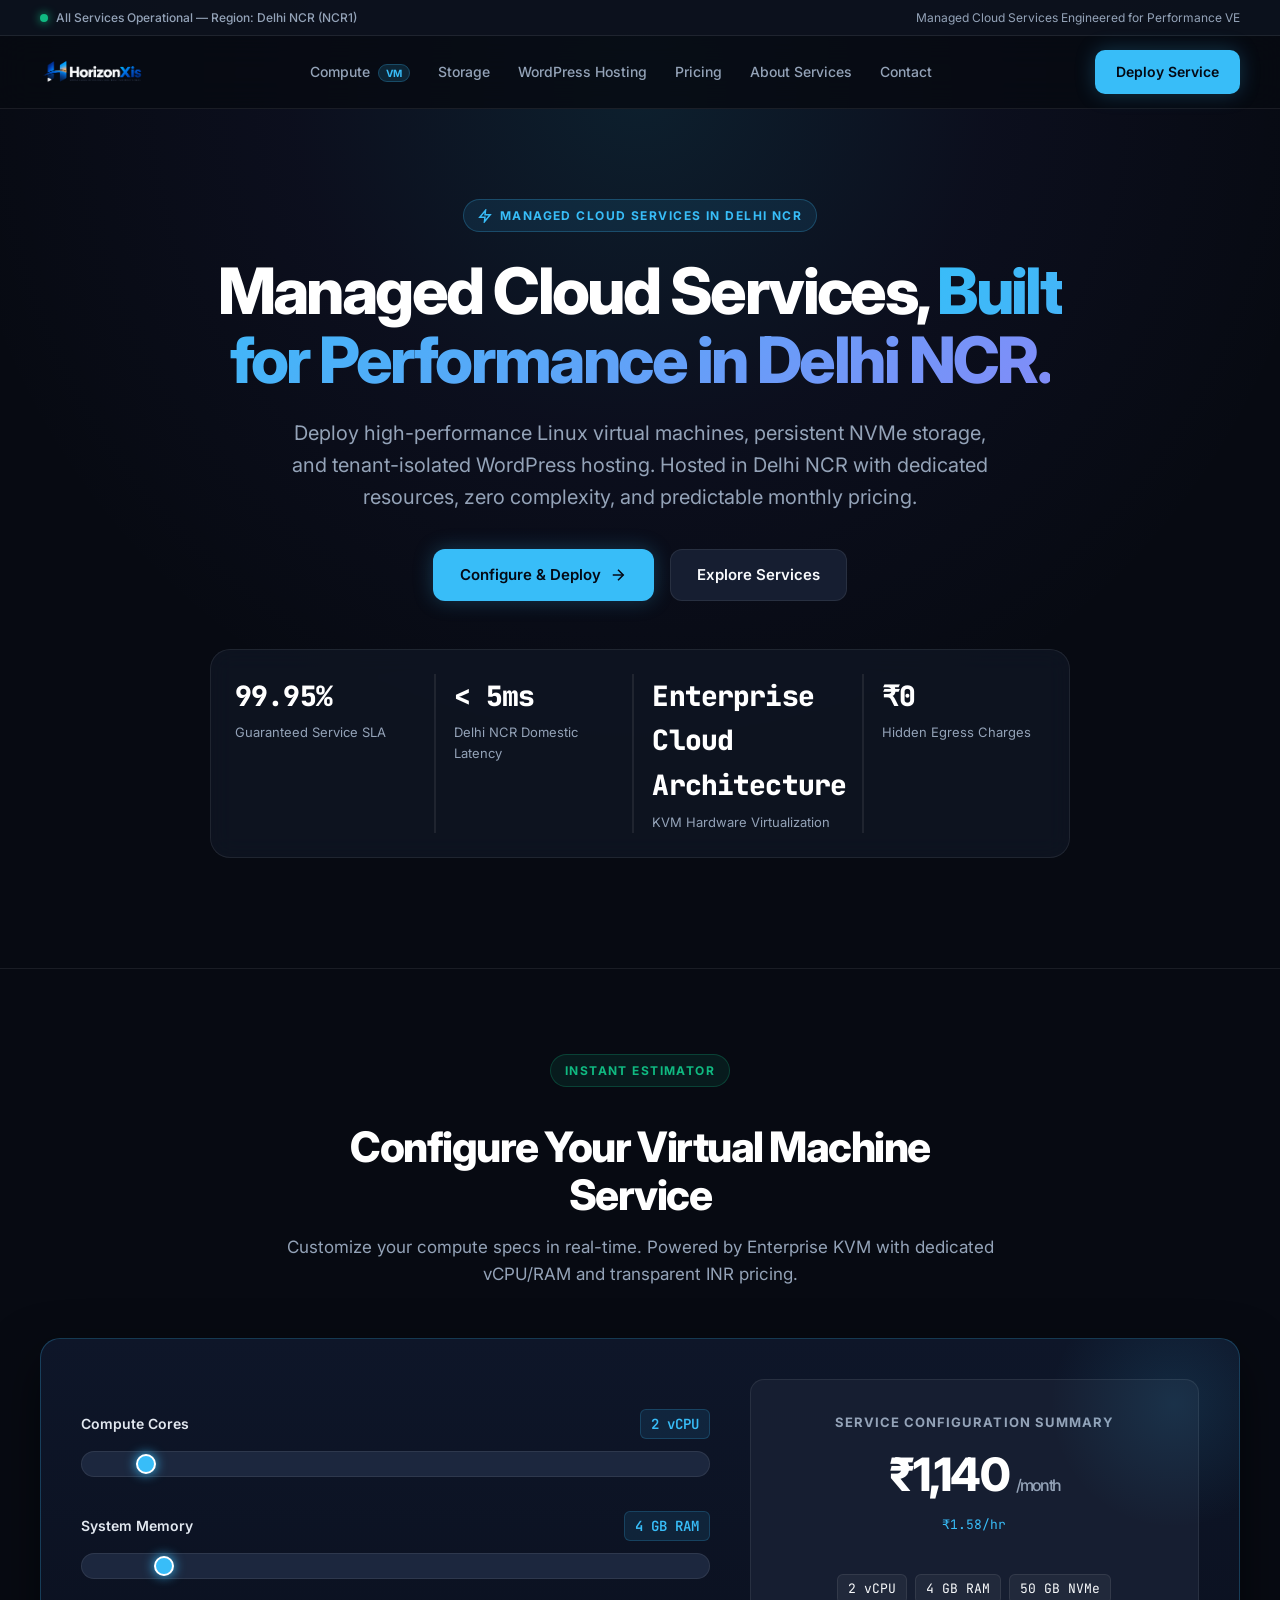
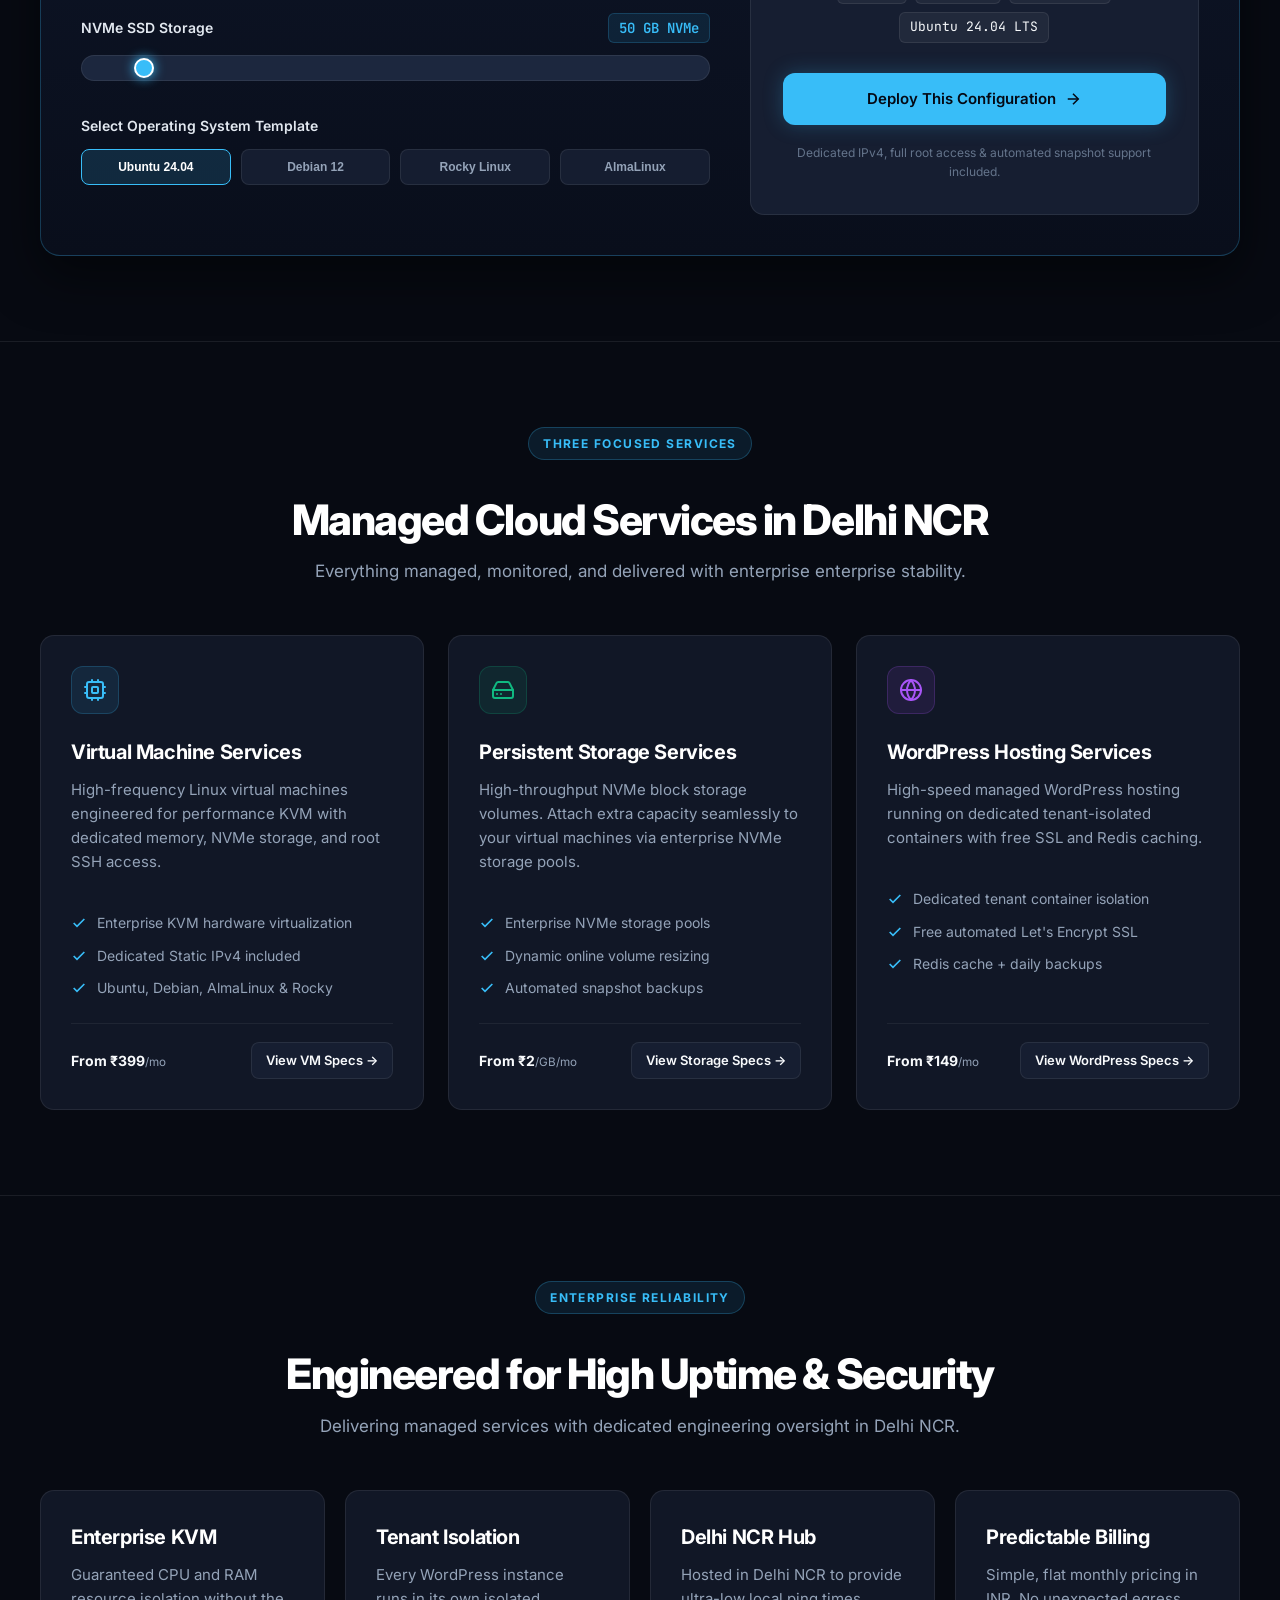
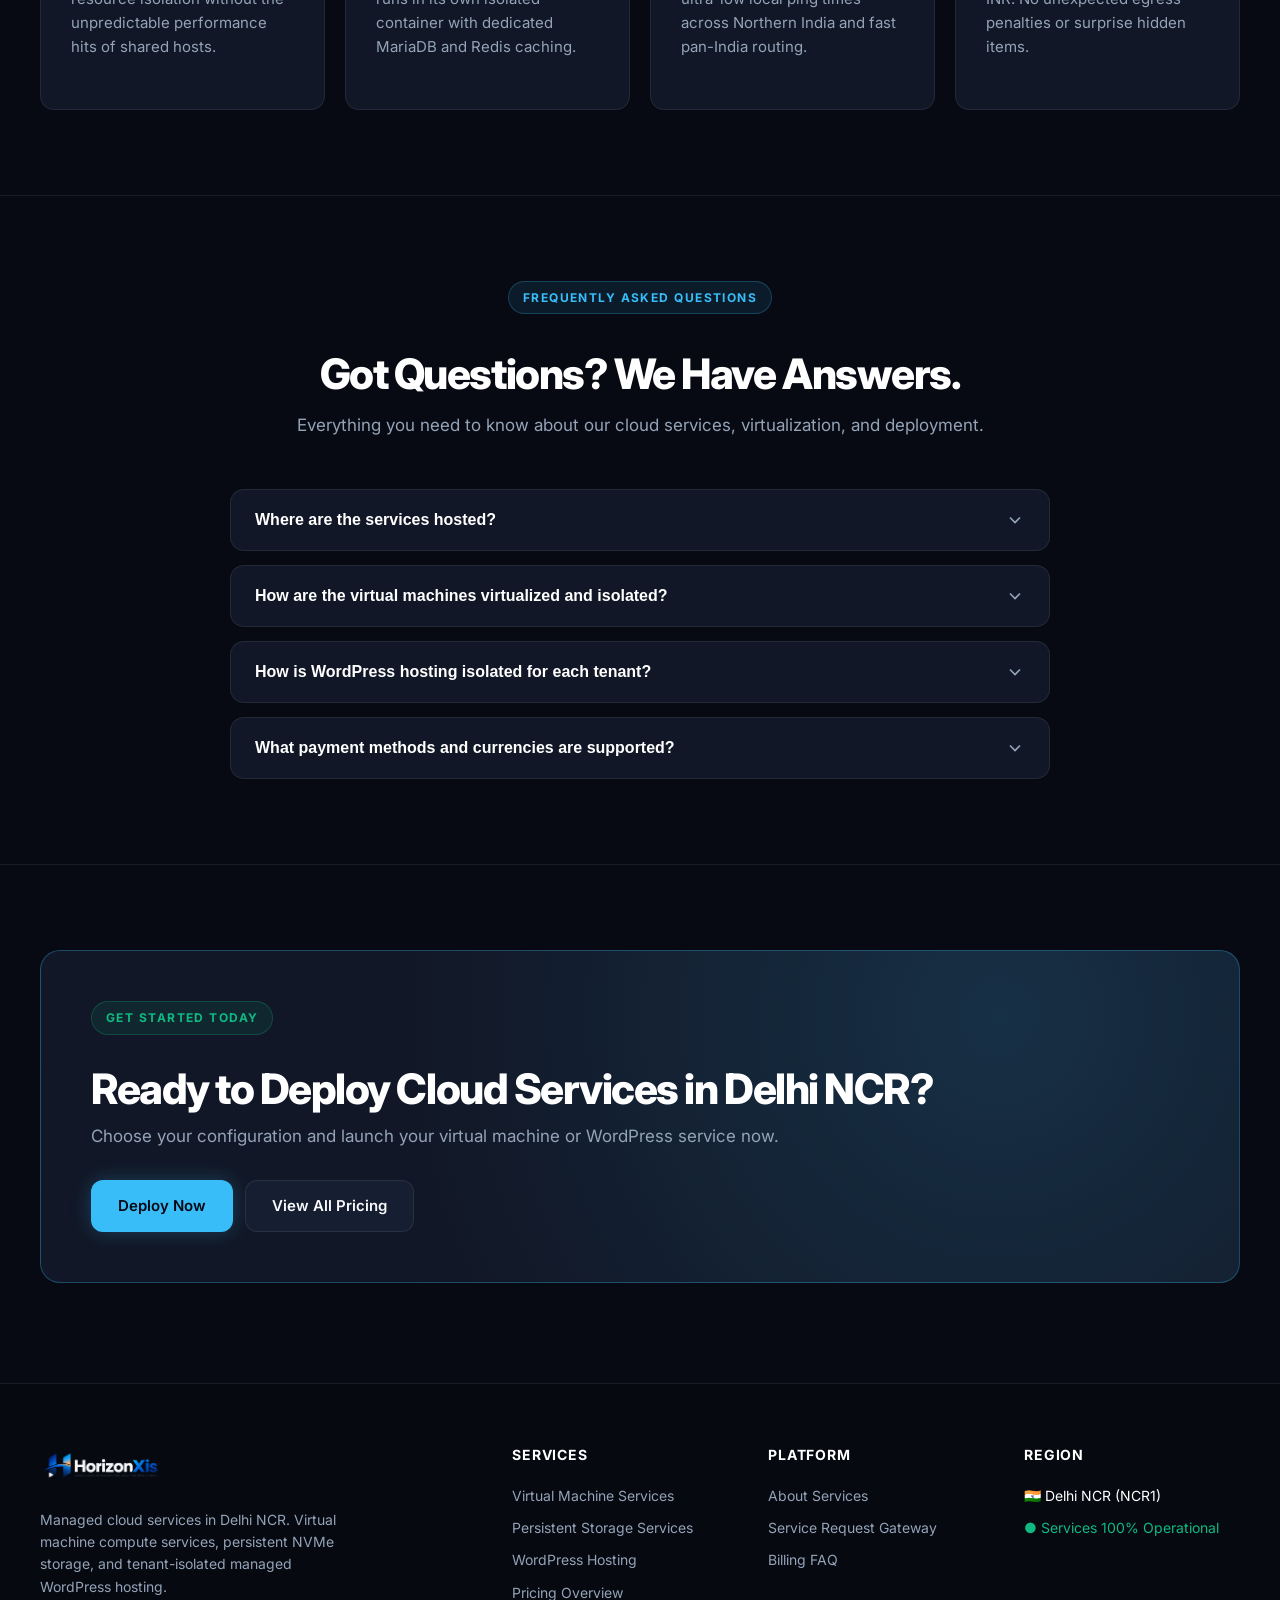
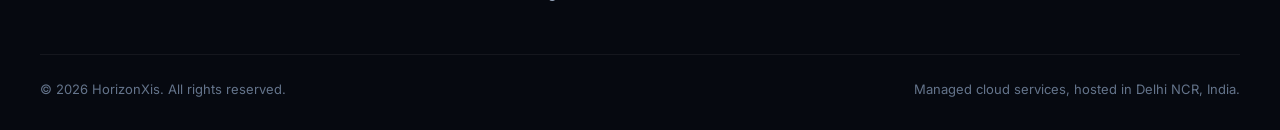
==== index.html @ b936d329 "deploy: HorizonXis/web@c514279158ada43b96e37f50cdaa51960f156538" ====
<!doctype html>
<html lang="en">
<head>
  <meta charset="utf-8">
  <meta name="viewport" content="width=device-width, initial-scale=1">
  <title>Cloud Services | Managed VMs, Persistent Storage & WordPress in Delhi NCR</title>
  <meta name="description" content="Managed cloud services built for performance in Delhi NCR. Deploy Linux virtual machines, persistent NVMe storage, and tenant-isolated WordPress hosting.">
  <link rel="stylesheet" href="assets/css/style.css">
</head>
<body>

  <!-- Top System Status Strip -->
  <div class="status-bar">
    <div class="container status-bar-inner">
      <div class="status-pill">
        <span class="status-dot"></span>
        <span>All Services Operational — Region: Delhi NCR (NCR1)</span>
      </div>
      <div>Managed Cloud Services Engineered for Performance VE</div>
    </div>
  </div>

  <!-- Header Navigation -->
  <header class="nav">
    <div class="container nav-inner">
      <a class="brand" href="index.html">
        <img src="assets/logo-dark-theme.png" alt="HorizonXis" class="brand-logo-img">
      </a>

      <nav class="nav-links">
        <a href="compute.html" class="nav-link">Compute <span class="nav-badge">VM</span></a>
        <a href="storage.html" class="nav-link">Storage</a>
        <a href="hosting.html" class="nav-link">WordPress Hosting</a>
        <a href="pricing.html" class="nav-link">Pricing</a>
        <a href="about.html" class="nav-link">About Services</a>
        <a href="contact.html" class="nav-link">Contact</a>
      </nav>

      <div class="nav-actions">
        <a class="btn btn-primary" href="#configurator">Deploy Service</a>
        <button class="mobile-toggle" aria-label="Open Navigation Menu">
          <svg width="22" height="22" viewBox="0 0 24 24" fill="none" stroke="currentColor" stroke-width="2">
            <line x1="4" x2="20" y1="12" y2="12"></line>
            <line x1="4" x2="20" y1="6" y2="6"></line>
            <line x1="4" x2="20" y1="18" y2="18"></line>
          </svg>
        </button>
      </div>
    </div>
  </header>

  <!-- Mobile Drawer -->
  <div class="mobile-drawer">
    <div class="mobile-drawer-header">
      <a class="brand" href="index.html">
        <img src="assets/logo-dark-theme.png" alt="HorizonXis" class="brand-logo-img">
      </a>
      <button class="mobile-drawer-close" aria-label="Close menu">
        <svg width="24" height="24" viewBox="0 0 24 24" fill="none" stroke="currentColor" stroke-width="2">
          <line x1="18" y1="6" x2="6" y2="18"></line>
          <line x1="6" y1="6" x2="18" y2="18"></line>
        </svg>
      </button>
    </div>
    <div class="mobile-drawer-links">
      <a href="compute.html">Virtual Machine Services</a>
      <a href="storage.html">Persistent Storage Services</a>
      <a href="hosting.html">Managed WordPress Hosting</a>
      <a href="pricing.html">Pricing Overview</a>
      <a href="about.html">About Services</a>
      <a href="contact.html">Deploy / Contact</a>
    </div>
    <div style="margin-top:auto;">
      <a class="btn btn-primary" style="width:100%;" href="contact.html">Deploy Service Now</a>
    </div>
  </div>
  <div class="drawer-backdrop"></div>

  <!-- Hero Section -->
  <main>
    <section class="hero">
      <div class="container hero-content">
        <div class="eyebrow">
          <svg width="14" height="14" viewBox="0 0 24 24" fill="none" stroke="currentColor" stroke-width="2.5">
            <polygon points="13 2 3 14 12 14 11 22 21 10 12 10 13 2"></polygon>
          </svg>
          Managed Cloud Services in Delhi NCR
        </div>
        <h1>Managed Cloud Services, <span class="gradient-text">Built for Performance in Delhi NCR.</span></h1>
        <p class="hero-desc">Deploy high-performance Linux virtual machines, persistent NVMe storage, and tenant-isolated WordPress hosting. Hosted in Delhi NCR with dedicated resources, zero complexity, and predictable monthly pricing.</p>
        
        <div class="hero-actions">
          <a class="btn btn-primary btn-lg" href="#configurator">
            Configure & Deploy
            <svg width="18" height="18" viewBox="0 0 24 24" fill="none" stroke="currentColor" stroke-width="2">
              <path d="M5 12h14"></path>
              <path d="m12 5 7 7-7 7"></path>
            </svg>
          </a>
          <a class="btn btn-secondary btn-lg" href="#services">Explore Services</a>
        </div>

        <!-- Metrics Strip -->
        <div class="metrics-strip">
          <div class="metric-item">
            <div class="metric-val">99.95%</div>
            <div class="metric-label">Guaranteed Service SLA</div>
          </div>
          <div class="metric-item">
            <div class="metric-val">&lt; 5ms</div>
            <div class="metric-label">Delhi NCR Domestic Latency</div>
          </div>
          <div class="metric-item">
            <div class="metric-val">Enterprise Cloud Architecture</div>
            <div class="metric-label">KVM Hardware Virtualization</div>
          </div>
          <div class="metric-item">
            <div class="metric-val">₹0</div>
            <div class="metric-label">Hidden Egress Charges</div>
          </div>
        </div>
      </div>
    </section>

    <!-- Interactive Configurator Section -->
    <section class="section" id="configurator">
      <div class="container">
        <div class="section-head">
          <div class="eyebrow eyebrow-emerald">Instant Estimator</div>
          <h2>Configure Your Virtual Machine Service</h2>
          <p class="section-sub">Customize your compute specs in real-time. Powered by Enterprise KVM with dedicated vCPU/RAM and transparent INR pricing.</p>
        </div>

        <div class="configurator-wrapper">
          <div class="configurator-grid">
            <div class="config-controls">
              <!-- vCPU Slider -->
              <div class="slider-group">
                <div class="slider-header">
                  <span>Compute Cores</span>
                  <span class="slider-value-badge" id="cfg-cpu-val">2 vCPU</span>
                </div>
                <input type="range" class="custom-range" id="cfg-cpu" min="1" max="16" step="1" value="2">
              </div>

              <!-- RAM Slider -->
              <div class="slider-group">
                <div class="slider-header">
                  <span>System Memory</span>
                  <span class="slider-value-badge" id="cfg-ram-val">4 GB RAM</span>
                </div>
                <input type="range" class="custom-range" id="cfg-ram" min="1" max="32" step="1" value="4">
              </div>

              <!-- NVMe Disk Slider -->
              <div class="slider-group">
                <div class="slider-header">
                  <span>NVMe SSD Storage</span>
                  <span class="slider-value-badge" id="cfg-disk-val">50 GB NVMe</span>
                </div>
                <input type="range" class="custom-range" id="cfg-disk" min="20" max="500" step="10" value="50">
              </div>

              <!-- OS Distribution Selection -->
              <div class="slider-group" style="margin-bottom:0;">
                <div class="slider-header">
                  <span>Select Operating System Template</span>
                </div>
                <div class="os-selector-grid">
                  <button type="button" class="os-btn active" data-os="Ubuntu 24.04 LTS">Ubuntu 24.04</button>
                  <button type="button" class="os-btn" data-os="Debian 12 Bookworm">Debian 12</button>
                  <button type="button" class="os-btn" data-os="Rocky Linux 9">Rocky Linux</button>
                  <button type="button" class="os-btn" data-os="AlmaLinux 9">AlmaLinux</button>
                </div>
              </div>
            </div>

            <!-- Price & Summary Card -->
            <div class="config-summary-card">
              <div class="config-summary-title">Service Configuration Summary</div>
              <div class="config-summary-price">
                <span id="cfg-price-mo">₹1,140</span>
                <small>/month</small>
              </div>
              <div class="price-hourly" id="cfg-price-hr">₹1.58/hr</div>

              <div class="config-spec-pills">
                <span class="config-pill" id="pill-cpu">2 vCPU</span>
                <span class="config-pill" id="pill-ram">4 GB RAM</span>
                <span class="config-pill" id="pill-disk">50 GB NVMe</span>
                <span class="config-pill" id="pill-os">Ubuntu 24.04 LTS</span>
              </div>

              <a id="cfg-deploy-btn" class="btn btn-primary btn-lg" style="margin-top:12px;" href="contact.html">
                Deploy This Configuration
                <svg width="18" height="18" viewBox="0 0 24 24" fill="none" stroke="currentColor" stroke-width="2">
                  <path d="M5 12h14"></path>
                  <path d="m12 5 7 7-7 7"></path>
                </svg>
              </a>
              <span style="font-size:12px;color:var(--text-dim);">Dedicated IPv4, full root access & automated snapshot support included.</span>
            </div>
          </div>
        </div>
      </div>
    </section>

    <!-- Core Services Section -->
    <section class="section" id="services">
      <div class="container">
        <div class="section-head">
          <div class="eyebrow">Three Focused Services</div>
          <h2>Managed Cloud Services in Delhi NCR</h2>
          <p class="section-sub">Everything managed, monitored, and delivered with enterprise enterprise stability.</p>
        </div>

        <div class="grid-3">
          <!-- Compute Card -->
          <div class="card">
            <div class="card-icon">
              <svg width="24" height="24" viewBox="0 0 24 24" fill="none" stroke="currentColor" stroke-width="2" stroke-linecap="round" stroke-linejoin="round">
                <rect width="16" height="16" x="4" y="4" rx="2"></rect>
                <rect width="6" height="6" x="9" y="9" rx="1"></rect>
                <path d="M15 2v2"></path>
                <path d="M15 20v2"></path>
                <path d="M2 15h2"></path>
                <path d="M2 9h2"></path>
                <path d="M20 15h2"></path>
                <path d="M20 9h2"></path>
                <path d="M9 2v2"></path>
                <path d="M9 20v2"></path>
              </svg>
            </div>
            <h3>Virtual Machine Services</h3>
            <p>High-frequency Linux virtual machines engineered for performance KVM with dedicated memory, NVMe storage, and root SSH access.</p>
            <ul class="feature-list">
              <li>
                <svg width="16" height="16" viewBox="0 0 24 24" fill="none" stroke="currentColor" stroke-width="2.5"><polyline points="20 6 9 17 4 12"></polyline></svg>
                Enterprise KVM hardware virtualization
              </li>
              <li>
                <svg width="16" height="16" viewBox="0 0 24 24" fill="none" stroke="currentColor" stroke-width="2.5"><polyline points="20 6 9 17 4 12"></polyline></svg>
                Dedicated Static IPv4 included
              </li>
              <li>
                <svg width="16" height="16" viewBox="0 0 24 24" fill="none" stroke="currentColor" stroke-width="2.5"><polyline points="20 6 9 17 4 12"></polyline></svg>
                Ubuntu, Debian, AlmaLinux & Rocky
              </li>
            </ul>
            <div class="card-footer">
              <span style="font-size:14px;color:var(--text);font-weight:700;">From ₹399<small style="color:var(--text-muted);font-weight:400;">/mo</small></span>
              <a class="btn btn-secondary btn-sm" href="compute.html">View VM Specs →</a>
            </div>
          </div>

          <!-- Storage Card -->
          <div class="card">
            <div class="card-icon emerald">
              <svg width="24" height="24" viewBox="0 0 24 24" fill="none" stroke="currentColor" stroke-width="2" stroke-linecap="round" stroke-linejoin="round">
                <line x1="22" x2="2" y1="12" y2="12"></line>
                <path d="M5.45 5.11 2 12v6a2 2 0 0 0 2 2h16a2 2 0 0 0 2-2v-6l-3.45-6.89A2 2 0 0 0 16.76 4H7.24a2 2 0 0 0-1.79 1.11z"></path>
                <line x1="6" x2="6.01" y1="16" y2="16"></line>
                <line x1="10" x2="10.01" y1="16" y2="16"></line>
              </svg>
            </div>
            <h3>Persistent Storage Services</h3>
            <p>High-throughput NVMe block storage volumes. Attach extra capacity seamlessly to your virtual machines via enterprise NVMe storage pools.</p>
            <ul class="feature-list">
              <li>
                <svg width="16" height="16" viewBox="0 0 24 24" fill="none" stroke="currentColor" stroke-width="2.5"><polyline points="20 6 9 17 4 12"></polyline></svg>
                Enterprise NVMe storage pools
              </li>
              <li>
                <svg width="16" height="16" viewBox="0 0 24 24" fill="none" stroke="currentColor" stroke-width="2.5"><polyline points="20 6 9 17 4 12"></polyline></svg>
                Dynamic online volume resizing
              </li>
              <li>
                <svg width="16" height="16" viewBox="0 0 24 24" fill="none" stroke="currentColor" stroke-width="2.5"><polyline points="20 6 9 17 4 12"></polyline></svg>
                Automated snapshot backups
              </li>
            </ul>
            <div class="card-footer">
              <span style="font-size:14px;color:var(--text);font-weight:700;">From ₹2<small style="color:var(--text-muted);font-weight:400;">/GB/mo</small></span>
              <a class="btn btn-secondary btn-sm" href="storage.html">View Storage Specs →</a>
            </div>
          </div>

          <!-- Hosting Card -->
          <div class="card">
            <div class="card-icon violet">
              <svg width="24" height="24" viewBox="0 0 24 24" fill="none" stroke="currentColor" stroke-width="2" stroke-linecap="round" stroke-linejoin="round">
                <circle cx="12" cy="12" r="10"></circle>
                <line x1="2" x2="22" y1="12" y2="12"></line>
                <path d="M12 2a15.3 15.3 0 0 1 4 10 15.3 15.3 0 0 1-4 10 15.3 15.3 0 0 1-4-10 15.3 15.3 0 0 1 4-10z"></path>
              </svg>
            </div>
            <h3>WordPress Hosting Services</h3>
            <p>High-speed managed WordPress hosting running on dedicated tenant-isolated containers with free SSL and Redis caching.</p>
            <ul class="feature-list">
              <li>
                <svg width="16" height="16" viewBox="0 0 24 24" fill="none" stroke="currentColor" stroke-width="2.5"><polyline points="20 6 9 17 4 12"></polyline></svg>
                Dedicated tenant container isolation
              </li>
              <li>
                <svg width="16" height="16" viewBox="0 0 24 24" fill="none" stroke="currentColor" stroke-width="2.5"><polyline points="20 6 9 17 4 12"></polyline></svg>
                Free automated Let's Encrypt SSL
              </li>
              <li>
                <svg width="16" height="16" viewBox="0 0 24 24" fill="none" stroke="currentColor" stroke-width="2.5"><polyline points="20 6 9 17 4 12"></polyline></svg>
                Redis cache + daily backups
              </li>
            </ul>
            <div class="card-footer">
              <span style="font-size:14px;color:var(--text);font-weight:700;">From ₹149<small style="color:var(--text-muted);font-weight:400;">/mo</small></span>
              <a class="btn btn-secondary btn-sm" href="hosting.html">View WordPress Specs →</a>
            </div>
          </div>
        </div>
      </div>
    </section>

    <!-- Platform Highlights -->
    <section class="section">
      <div class="container">
        <div class="section-head">
          <div class="eyebrow">Enterprise Reliability</div>
          <h2>Engineered for High Uptime & Security</h2>
          <p class="section-sub">Delivering managed services with dedicated engineering oversight in Delhi NCR.</p>
        </div>

        <div class="grid-4">
          <div class="card">
            <h3>Enterprise KVM</h3>
            <p>Guaranteed CPU and RAM resource isolation without the unpredictable performance hits of shared hosts.</p>
          </div>
          <div class="card">
            <h3>Tenant Isolation</h3>
            <p>Every WordPress instance runs in its own isolated container with dedicated MariaDB and Redis caching.</p>
          </div>
          <div class="card">
            <h3>Delhi NCR Hub</h3>
            <p>Hosted in Delhi NCR to provide ultra-low local ping times across Northern India and fast pan-India routing.</p>
          </div>
          <div class="card">
            <h3>Predictable Billing</h3>
            <p>Simple, flat monthly pricing in INR. No unexpected egress penalties or surprise hidden items.</p>
          </div>
        </div>
      </div>
    </section>

    <!-- FAQ Section -->
    <section class="section">
      <div class="container">
        <div class="section-head">
          <div class="eyebrow">Frequently Asked Questions</div>
          <h2>Got Questions? We Have Answers.</h2>
          <p class="section-sub">Everything you need to know about our cloud services, virtualization, and deployment.</p>
        </div>

        <div class="faq-grid">
          <div class="faq-item">
            <button class="faq-question">
              <span>Where are the services hosted?</span>
              <svg class="faq-chevron" width="20" height="20" viewBox="0 0 24 24" fill="none" stroke="currentColor" stroke-width="2">
                <polyline points="6 9 12 15 18 9"></polyline>
              </svg>
            </button>
            <div class="faq-answer">
              All services are hosted in Delhi NCR (Region: NCR1), offering single-digit millisecond latency across Delhi, Gurgaon, Noida, and low-latency transit across India.
            </div>
          </div>

          <div class="faq-item">
            <button class="faq-question">
              <span>How are the virtual machines virtualized and isolated?</span>
              <svg class="faq-chevron" width="20" height="20" viewBox="0 0 24 24" fill="none" stroke="currentColor" stroke-width="2">
                <polyline points="6 9 12 15 18 9"></polyline>
              </svg>
            </button>
            <div class="faq-answer">
              We utilize Enterprise Cloud Architecture with native KVM hardware virtualization. This guarantees that your assigned vCPU, memory, and NVMe disk IOPS are strictly reserved for your virtual machine without noisy-neighbor interference.
            </div>
          </div>

          <div class="faq-item">
            <button class="faq-question">
              <span>How is WordPress hosting isolated for each tenant?</span>
              <svg class="faq-chevron" width="20" height="20" viewBox="0 0 24 24" fill="none" stroke="currentColor" stroke-width="2">
                <polyline points="6 9 12 15 18 9"></polyline>
              </svg>
            </button>
            <div class="faq-answer">
              Rather than traditional shared hosting where hundreds of sites share one PHP/Apache process, each WordPress customer gets an isolated dedicated cloud container with dedicated RAM, dedicated MariaDB instance, and Redis object cache.
            </div>
          </div>

          <div class="faq-item">
            <button class="faq-question">
              <span>What payment methods and currencies are supported?</span>
              <svg class="faq-chevron" width="20" height="20" viewBox="0 0 24 24" fill="none" stroke="currentColor" stroke-width="2">
                <polyline points="6 9 12 15 18 9"></polyline>
              </svg>
            </button>
            <div class="faq-answer">
              All pricing is transparently listed in Indian Rupees (₹ INR). We support UPI, domestic credit/debit cards, NetBanking, and corporate GST invoices.
            </div>
          </div>
        </div>
      </div>
    </section>

    <!-- Global CTA Banner -->
    <section class="section" style="padding-bottom:100px;">
      <div class="container">
        <div class="cta-banner">
          <div>
            <div class="eyebrow eyebrow-emerald">Get Started Today</div>
            <h2>Ready to Deploy Cloud Services in Delhi NCR?</h2>
            <p class="section-sub">Choose your configuration and launch your virtual machine or WordPress service now.</p>
          </div>
          <div style="display:flex;gap:12px;flex-wrap:wrap;">
            <a class="btn btn-primary btn-lg" href="contact.html">Deploy Now</a>
            <a class="btn btn-secondary btn-lg" href="pricing.html">View All Pricing</a>
          </div>
        </div>
      </div>
    </section>
  </main>

  <!-- Footer -->
  <footer class="footer">
    <div class="container">
      <div class="footer-grid">
        <div class="footer-brand">
          <a class="brand" href="index.html">
            <img src="assets/logo-dark-theme.png" alt="HorizonXis" class="footer-logo-img">
          </a>
          <p>Managed cloud services in Delhi NCR. Virtual machine compute services, persistent NVMe storage, and tenant-isolated managed WordPress hosting.</p>
        </div>

        <div class="footer-col">
          <h4>Services</h4>
          <ul class="footer-links">
            <li><a href="compute.html">Virtual Machine Services</a></li>
            <li><a href="storage.html">Persistent Storage Services</a></li>
            <li><a href="hosting.html">WordPress Hosting</a></li>
            <li><a href="pricing.html">Pricing Overview</a></li>
          </ul>
        </div>

        <div class="footer-col">
          <h4>Platform</h4>
          <ul class="footer-links">
            <li><a href="about.html">About Services</a></li>
            <li><a href="contact.html">Service Request Gateway</a></li>
            <li><a href="pricing.html#faq">Billing FAQ</a></li>
          </ul>
        </div>

        <div class="footer-col">
          <h4>Region</h4>
          <ul class="footer-links">
            <li><span style="color:#fff;">🇮🇳 Delhi NCR (NCR1)</span></li>
            <li><span style="color:var(--emerald);">● Services 100% Operational</span></li>
          </ul>
        </div>
      </div>

      <div class="footer-bottom">
        <div>© 2026 HorizonXis. All rights reserved.</div>
        <div>Managed cloud services, hosted in Delhi NCR, India.</div>
      </div>
    </div>
  </footer>

  <script src="assets/js/main.js"></script>
</body>
</html>
---- assets/css/style.css ----
@import url('https://fonts.googleapis.com/css2?family=Inter:wght@300;400;500;600;700;800&family=JetBrains+Mono:wght@400;500;600&display=swap');

:root {
  --bg: #070a12;
  --bg-subtle: #0c111d;
  --panel: #111726;
  --panel-elevated: #161e31;
  --panel-border: rgba(255, 255, 255, 0.08);
  --panel-border-hover: rgba(56, 189, 248, 0.4);
  --text: #f8fafc;
  --text-muted: #94a3b8;
  --text-dim: #64748b;
  --accent: #38bdf8;
  --accent-hover: #0ea5e9;
  --accent-glow: rgba(56, 189, 248, 0.15);
  --accent-gradient: linear-gradient(135deg, #38bdf8 0%, #818cf8 100%);
  --emerald: #10b981;
  --emerald-glow: rgba(16, 185, 129, 0.15);
  --violet: #a855f7;
  --font-sans: 'Inter', -apple-system, BlinkMacSystemFont, 'Segoe UI', Roboto, sans-serif;
  --font-mono: 'JetBrains Mono', monospace;
  --max-w: 1200px;
  --radius-sm: 8px;
  --radius: 14px;
  --radius-lg: 20px;
  --transition: all 0.2s cubic-bezier(0.16, 1, 0.3, 1);
}

*, *::before, *::after {
  box-sizing: border-box;
  margin: 0;
  padding: 0;
}

html {
  scroll-behavior: smooth;
  color-scheme: dark;
}

body {
  font-family: var(--font-sans);
  background-color: var(--bg);
  color: var(--text);
  line-height: 1.6;
  -webkit-font-smoothing: antialiased;
  overflow-x: hidden;
  position: relative;
}

/* Background Atmosphere */
body::before {
  content: "";
  position: absolute;
  top: 0;
  left: 50%;
  transform: translateX(-50%);
  width: 100vw;
  height: 850px;
  background: radial-gradient(circle at 50% 10%, rgba(56, 189, 248, 0.12) 0%, rgba(99, 102, 241, 0.05) 35%, transparent 70%);
  pointer-events: none;
  z-index: -1;
}

a {
  color: inherit;
  text-decoration: none;
  transition: var(--transition);
}

/* Container */
.container {
  width: min(var(--max-w), calc(100% - 48px));
  margin: 0 auto;
}

/* Top Banner / System Status */
.status-bar {
  background: rgba(12, 17, 29, 0.95);
  border-bottom: 1px solid var(--panel-border);
  padding: 8px 0;
  font-size: 12px;
  color: var(--text-muted);
}
.status-bar-inner {
  display: flex;
  justify-content: space-between;
  align-items: center;
  gap: 16px;
}
.status-pill {
  display: inline-flex;
  align-items: center;
  gap: 8px;
  font-weight: 500;
}
.status-dot {
  width: 8px;
  height: 8px;
  border-radius: 50%;
  background: var(--emerald);
  box-shadow: 0 0 10px var(--emerald);
  animation: pulse 2.5s infinite;
}
@keyframes pulse {
  0%, 100% { opacity: 1; transform: scale(1); }
  50% { opacity: 0.6; transform: scale(0.9); }
}

/* Navigation */
.nav {
  position: sticky;
  top: 0;
  z-index: 50;
  background: rgba(7, 10, 18, 0.82);
  backdrop-filter: blur(16px);
  -webkit-backdrop-filter: blur(16px);
  border-bottom: 1px solid var(--panel-border);
}
.nav-inner {
  height: 72px;
  display: flex;
  align-items: center;
  justify-content: space-between;
  gap: 24px;
}
.brand {
  display: inline-flex;
  align-items: center;
  gap: 10px;
  font-size: 20px;
  font-weight: 800;
  letter-spacing: -0.03em;
  color: #fff;
}
.brand-logo-img {
  height: 38px;
  width: auto;
  max-width: 175px;
  object-fit: contain;
  display: block;
}
.footer-logo-img {
  height: 44px;
  width: auto;
  max-width: 200px;
  object-fit: contain;
  display: block;
}
.brand-icon {
  width: 34px;
  height: 34px;
  background: var(--accent-gradient);
  border-radius: 10px;
  display: flex;
  align-items: center;
  justify-content: center;
  color: #070a12;
  box-shadow: 0 0 20px rgba(56, 189, 248, 0.3);
}
.brand-name span {
  color: var(--accent);
}

.nav-links {
  display: flex;
  align-items: center;
  gap: 28px;
  font-size: 14px;
  font-weight: 500;
  color: var(--text-muted);
}
.nav-links a:hover,
.nav-links a.active {
  color: #fff;
}
.nav-badge {
  font-size: 10px;
  font-weight: 700;
  text-transform: uppercase;
  background: rgba(56, 189, 248, 0.15);
  color: var(--accent);
  padding: 2px 7px;
  border-radius: 99px;
  margin-left: 4px;
  border: 1px solid rgba(56, 189, 248, 0.25);
}

.nav-actions {
  display: flex;
  align-items: center;
  gap: 14px;
}

/* Mobile Toggle */
.mobile-toggle {
  display: none;
  background: none;
  border: 1px solid var(--panel-border);
  color: var(--text);
  padding: 8px;
  border-radius: var(--radius-sm);
  cursor: pointer;
}
.mobile-toggle svg {
  display: block;
}

/* Mobile Drawer */
.mobile-drawer {
  position: fixed;
  top: 0;
  right: -100%;
  width: min(320px, 85vw);
  height: 100vh;
  background: #0d1322;
  border-left: 1px solid var(--panel-border);
  z-index: 100;
  padding: 24px;
  display: flex;
  flex-direction: column;
  gap: 24px;
  transition: right 0.3s cubic-bezier(0.16, 1, 0.3, 1);
  box-shadow: -10px 0 30px rgba(0, 0, 0, 0.6);
}
.mobile-drawer.open {
  right: 0;
}
.mobile-drawer-header {
  display: flex;
  justify-content: space-between;
  align-items: center;
}
.mobile-drawer-close {
  background: none;
  border: none;
  color: var(--text-muted);
  cursor: pointer;
  padding: 6px;
}
.mobile-drawer-links {
  display: flex;
  flex-direction: column;
  gap: 18px;
  font-size: 16px;
  font-weight: 500;
}
.mobile-drawer-links a {
  padding: 8px 0;
  border-bottom: 1px solid rgba(255, 255, 255, 0.05);
}
.drawer-backdrop {
  position: fixed;
  inset: 0;
  background: rgba(0, 0, 0, 0.65);
  backdrop-filter: blur(4px);
  z-index: 90;
  opacity: 0;
  pointer-events: none;
  transition: opacity 0.3s ease;
}
.drawer-backdrop.active {
  opacity: 1;
  pointer-events: auto;
}

/* Buttons */
.btn {
  display: inline-flex;
  align-items: center;
  justify-content: center;
  gap: 8px;
  padding: 10px 20px;
  font-size: 14px;
  font-weight: 600;
  border-radius: 10px;
  cursor: pointer;
  transition: var(--transition);
  border: 1px solid transparent;
  white-space: nowrap;
}
.btn-primary {
  background: var(--accent);
  color: #040914;
  box-shadow: 0 0 20px rgba(56, 189, 248, 0.25);
}
.btn-primary:hover {
  background: #7dd3fc;
  box-shadow: 0 0 25px rgba(56, 189, 248, 0.45);
  transform: translateY(-1px);
}
.btn-secondary {
  background: var(--panel-elevated);
  border-color: var(--panel-border);
  color: var(--text);
}
.btn-secondary:hover {
  border-color: rgba(255, 255, 255, 0.2);
  background: #1c273e;
  transform: translateY(-1px);
}
.btn-outline {
  background: transparent;
  border-color: var(--panel-border);
  color: var(--text-muted);
}
.btn-outline:hover {
  border-color: var(--accent);
  color: #fff;
}
.btn-sm {
  padding: 7px 14px;
  font-size: 13px;
  border-radius: var(--radius-sm);
}
.btn-lg {
  padding: 13px 26px;
  font-size: 15px;
  border-radius: 12px;
}

/* Hero Section */
.hero {
  padding: 90px 0 70px;
  position: relative;
  text-align: center;
}
.hero-content {
  max-width: 860px;
  margin: 0 auto;
}
.eyebrow {
  display: inline-flex;
  align-items: center;
  gap: 8px;
  font-size: 12px;
  font-weight: 700;
  text-transform: uppercase;
  letter-spacing: 0.12em;
  color: var(--accent);
  background: rgba(56, 189, 248, 0.1);
  padding: 6px 14px;
  border-radius: 99px;
  border: 1px solid rgba(56, 189, 248, 0.25);
  margin-bottom: 24px;
}
.eyebrow-emerald {
  color: var(--emerald);
  background: rgba(16, 185, 129, 0.1);
  border-color: rgba(16, 185, 129, 0.25);
}
h1 {
  font-size: clamp(38px, 6vw, 64px);
  font-weight: 800;
  line-height: 1.08;
  letter-spacing: -0.04em;
  margin-bottom: 22px;
  color: #fff;
}
.gradient-text {
  background: var(--accent-gradient);
  -webkit-background-clip: text;
  -webkit-text-fill-color: transparent;
}
.hero-desc {
  font-size: clamp(17px, 2.5vw, 20px);
  color: var(--text-muted);
  max-width: 720px;
  margin: 0 auto 36px;
  line-height: 1.6;
}
.hero-actions {
  display: flex;
  align-items: center;
  justify-content: center;
  gap: 16px;
  flex-wrap: wrap;
  margin-bottom: 48px;
}

/* Metrics / Trust Bar */
.metrics-strip {
  display: grid;
  grid-template-columns: repeat(4, 1fr);
  gap: 16px;
  background: rgba(17, 23, 38, 0.7);
  backdrop-filter: blur(12px);
  border: 1px solid var(--panel-border);
  border-radius: var(--radius-lg);
  padding: 24px;
  max-width: 1040px;
  margin: 0 auto 40px;
}
.metric-item {
  display: flex;
  flex-direction: column;
  gap: 4px;
  text-align: left;
  border-left: 2px solid var(--panel-border);
  padding-left: 18px;
}
.metric-item:first-child {
  border-left: none;
  padding-left: 0;
}
.metric-val {
  font-size: 28px;
  font-weight: 800;
  color: #fff;
  letter-spacing: -0.03em;
  font-family: var(--font-mono);
}
.metric-label {
  font-size: 13px;
  color: var(--text-muted);
}

/* Sections */
.section {
  padding: 85px 0;
  border-top: 1px solid var(--panel-border);
  position: relative;
}
.section-head {
  text-align: center;
  max-width: 720px;
  margin: 0 auto 50px;
}
.section-head.left {
  text-align: left;
  margin: 0 0 40px;
}
h2 {
  font-size: clamp(28px, 4vw, 42px);
  font-weight: 800;
  letter-spacing: -0.035em;
  line-height: 1.15;
  margin: 12px 0 14px;
  color: #fff;
}
h3 {
  font-size: 20px;
  font-weight: 700;
  letter-spacing: -0.02em;
  margin-bottom: 10px;
  color: #fff;
}
.section-sub {
  font-size: 17px;
  color: var(--text-muted);
}

/* Grids & Cards */
.grid-3 {
  display: grid;
  grid-template-columns: repeat(3, 1fr);
  gap: 24px;
}
.grid-2 {
  display: grid;
  grid-template-columns: repeat(2, 1fr);
  gap: 24px;
}
.grid-4 {
  display: grid;
  grid-template-columns: repeat(4, 1fr);
  gap: 20px;
}

.card {
  background: var(--panel);
  border: 1px solid var(--panel-border);
  border-radius: var(--radius);
  padding: 30px;
  position: relative;
  transition: var(--transition);
  display: flex;
  flex-direction: column;
}
.card:hover {
  border-color: var(--panel-border-hover);
  background: var(--panel-elevated);
  transform: translateY(-3px);
  box-shadow: 0 16px 36px rgba(0, 0, 0, 0.4);
}
.card-icon {
  width: 48px;
  height: 48px;
  border-radius: 12px;
  background: rgba(56, 189, 248, 0.1);
  border: 1px solid rgba(56, 189, 248, 0.2);
  color: var(--accent);
  display: flex;
  align-items: center;
  justify-content: center;
  margin-bottom: 22px;
}
.card-icon.emerald {
  background: rgba(16, 185, 129, 0.1);
  border-color: rgba(16, 185, 129, 0.2);
  color: var(--emerald);
}
.card-icon.violet {
  background: rgba(168, 85, 247, 0.1);
  border-color: rgba(168, 85, 247, 0.2);
  color: var(--violet);
}
.card p {
  color: var(--text-muted);
  font-size: 15px;
  line-height: 1.6;
  margin-bottom: 20px;
}
.card-footer {
  margin-top: auto;
  padding-top: 18px;
  border-top: 1px solid rgba(255, 255, 255, 0.06);
  display: flex;
  align-items: center;
  justify-content: space-between;
}

/* Feature List */
.feature-list {
  list-style: none;
  margin: 18px 0 24px;
  display: flex;
  flex-direction: column;
  gap: 10px;
}
.feature-list li {
  display: flex;
  align-items: center;
  gap: 10px;
  font-size: 14px;
  color: var(--text-muted);
}
.feature-list li svg {
  color: var(--accent);
  flex-shrink: 0;
}

/* Pricing Card Styles */
.price-card {
  position: relative;
  background: var(--panel);
  border: 1px solid var(--panel-border);
  border-radius: var(--radius-lg);
  padding: 34px;
  display: flex;
  flex-direction: column;
  transition: var(--transition);
}
.price-card.featured {
  background: linear-gradient(180deg, #162038 0%, #101627 100%);
  border-color: rgba(56, 189, 248, 0.5);
  box-shadow: 0 0 35px rgba(56, 189, 248, 0.15);
  transform: scale(1.02);
}
.price-card:hover {
  border-color: var(--panel-border-hover);
  transform: translateY(-4px);
}
.badge-popular {
  position: absolute;
  top: -13px;
  right: 28px;
  background: var(--accent-gradient);
  color: #070a12;
  font-size: 11px;
  font-weight: 800;
  text-transform: uppercase;
  letter-spacing: 0.08em;
  padding: 4px 12px;
  border-radius: 99px;
  box-shadow: 0 4px 12px rgba(56, 189, 248, 0.35);
}
.price-val {
  font-size: 38px;
  font-weight: 800;
  color: #fff;
  letter-spacing: -0.04em;
  margin: 18px 0 6px;
  display: flex;
  align-items: baseline;
  gap: 4px;
}
.price-val small {
  font-size: 14px;
  font-weight: 500;
  color: var(--text-muted);
}
.price-hourly {
  font-size: 13px;
  font-family: var(--font-mono);
  color: var(--accent);
  margin-bottom: 20px;
}

/* Interactive Configurator Component */
.configurator-wrapper {
  background: linear-gradient(180deg, #0e1629 0%, #090e1b 100%);
  border: 1px solid rgba(56, 189, 248, 0.25);
  border-radius: var(--radius-lg);
  padding: 40px;
  box-shadow: 0 20px 50px rgba(0, 0, 0, 0.5);
  position: relative;
  overflow: hidden;
}
.configurator-wrapper::after {
  content: "";
  position: absolute;
  top: -60px;
  right: -60px;
  width: 250px;
  height: 250px;
  background: radial-gradient(circle, rgba(56, 189, 248, 0.12) 0%, transparent 70%);
  pointer-events: none;
}
.configurator-grid {
  display: grid;
  grid-template-columns: 1.4fr 1fr;
  gap: 40px;
  align-items: center;
}
.slider-group {
  margin-bottom: 26px;
}
.slider-header {
  display: flex;
  justify-content: space-between;
  align-items: center;
  margin-bottom: 12px;
  font-size: 14px;
  font-weight: 600;
  color: #e2e8f0;
}
.slider-value-badge {
  font-family: var(--font-mono);
  font-size: 14px;
  color: var(--accent);
  background: rgba(56, 189, 248, 0.1);
  border: 1px solid rgba(56, 189, 248, 0.2);
  padding: 3px 10px;
  border-radius: 6px;
}
.custom-range {
  width: 100%;
  height: 6px;
  border-radius: 99px;
  background: #1c273e;
  outline: none;
  -webkit-appearance: none;
  cursor: pointer;
}
.custom-range::-webkit-slider-thumb {
  -webkit-appearance: none;
  appearance: none;
  width: 20px;
  height: 20px;
  border-radius: 50%;
  background: var(--accent);
  cursor: pointer;
  box-shadow: 0 0 12px var(--accent);
  border: 2px solid #fff;
  transition: transform 0.15s ease;
}
.custom-range::-webkit-slider-thumb:hover {
  transform: scale(1.15);
}

.os-selector-grid {
  display: grid;
  grid-template-columns: repeat(4, 1fr);
  gap: 10px;
  margin-top: 10px;
}
.os-btn {
  background: #151d30;
  border: 1px solid var(--panel-border);
  color: var(--text-muted);
  border-radius: var(--radius-sm);
  padding: 10px 8px;
  font-size: 12px;
  font-weight: 600;
  cursor: pointer;
  transition: var(--transition);
  text-align: center;
}
.os-btn:hover,
.os-btn.active {
  background: rgba(56, 189, 248, 0.15);
  border-color: var(--accent);
  color: #fff;
}

.config-summary-card {
  background: var(--panel-elevated);
  border: 1px solid var(--panel-border);
  border-radius: var(--radius);
  padding: 32px;
  text-align: center;
  display: flex;
  flex-direction: column;
  gap: 18px;
}
.config-summary-title {
  font-size: 13px;
  font-weight: 700;
  text-transform: uppercase;
  letter-spacing: 0.08em;
  color: var(--text-muted);
}
.config-summary-price {
  font-size: 46px;
  font-weight: 800;
  color: #fff;
  letter-spacing: -0.04em;
  line-height: 1;
}
.config-summary-price small {
  font-size: 16px;
  color: var(--text-muted);
  font-weight: 500;
}
.config-spec-pills {
  display: flex;
  flex-wrap: wrap;
  gap: 8px;
  justify-content: center;
  font-family: var(--font-mono);
  font-size: 13px;
  color: var(--text);
}
.config-pill {
  background: rgba(255, 255, 255, 0.05);
  padding: 4px 10px;
  border-radius: 6px;
  border: 1px solid rgba(255, 255, 255, 0.08);
}

/* FAQ Accordion */
.faq-grid {
  max-width: 820px;
  margin: 0 auto;
  display: flex;
  flex-direction: column;
  gap: 14px;
}
.faq-item {
  background: var(--panel);
  border: 1px solid var(--panel-border);
  border-radius: var(--radius);
  overflow: hidden;
  transition: var(--transition);
}
.faq-item:hover {
  border-color: rgba(255, 255, 255, 0.15);
}
.faq-question {
  width: 100%;
  text-align: left;
  background: none;
  border: none;
  padding: 20px 24px;
  font-size: 16px;
  font-weight: 600;
  color: #fff;
  cursor: pointer;
  display: flex;
  justify-content: space-between;
  align-items: center;
  gap: 16px;
}
.faq-chevron {
  transition: transform 0.25s ease;
  color: var(--text-muted);
  flex-shrink: 0;
}
.faq-item.active .faq-chevron {
  transform: rotate(180deg);
  color: var(--accent);
}
.faq-answer {
  max-height: 0;
  overflow: hidden;
  transition: max-height 0.3s cubic-bezier(0.16, 1, 0.3, 1), padding 0.3s ease;
  color: var(--text-muted);
  font-size: 15px;
  line-height: 1.6;
  padding: 0 24px;
}
.faq-item.active .faq-answer {
  padding: 0 24px 22px;
}

/* CTA Banner */
.cta-banner {
  background: radial-gradient(circle at 80% 20%, rgba(56, 189, 248, 0.15) 0%, transparent 60%), #111726;
  border: 1px solid rgba(56, 189, 248, 0.3);
  border-radius: var(--radius-lg);
  padding: 50px;
  display: flex;
  justify-content: space-between;
  align-items: center;
  gap: 30px;
  flex-wrap: wrap;
}
.cta-banner h2 {
  margin: 6px 0 10px;
}

/* Form Styles */
.form-card {
  background: var(--panel);
  border: 1px solid var(--panel-border);
  border-radius: var(--radius-lg);
  padding: 40px;
  max-width: 760px;
  margin: 0 auto;
}
.form-grid {
  display: grid;
  grid-template-columns: repeat(2, 1fr);
  gap: 20px;
}
.form-group {
  display: flex;
  flex-direction: column;
  gap: 8px;
}
.form-group.full {
  grid-column: span 2;
}
label {
  font-size: 13px;
  font-weight: 600;
  color: #cbd5e1;
}
input, textarea, select {
  width: 100%;
  padding: 12px 16px;
  border-radius: 10px;
  border: 1px solid var(--panel-border);
  background: #090e1b;
  color: var(--text);
  font-family: inherit;
  font-size: 14px;
  transition: var(--transition);
}
input:focus, textarea:focus, select:focus {
  outline: none;
  border-color: var(--accent);
  box-shadow: 0 0 0 3px rgba(56, 189, 248, 0.15);
}
textarea {
  min-height: 120px;
  resize: vertical;
}
.selected-spec-box {
  background: rgba(56, 189, 248, 0.08);
  border: 1px solid rgba(56, 189, 248, 0.25);
  border-radius: 10px;
  padding: 14px 18px;
  margin-bottom: 24px;
  display: flex;
  justify-content: space-between;
  align-items: center;
  gap: 16px;
  flex-wrap: wrap;
}
.spec-box-label {
  font-size: 13px;
  color: var(--accent);
  font-weight: 700;
  text-transform: uppercase;
  letter-spacing: 0.05em;
}
.spec-box-detail {
  font-family: var(--font-mono);
  font-size: 14px;
  color: #fff;
}

/* Toast Notification */
.toast {
  position: fixed;
  bottom: 24px;
  right: 24px;
  background: #111a2e;
  border: 1px solid var(--accent);
  color: #fff;
  padding: 14px 22px;
  border-radius: var(--radius);
  font-size: 14px;
  font-weight: 600;
  box-shadow: 0 10px 30px rgba(0, 0, 0, 0.6);
  z-index: 200;
  transform: translateY(100px);
  opacity: 0;
  transition: all 0.3s cubic-bezier(0.16, 1, 0.3, 1);
  display: flex;
  align-items: center;
  gap: 10px;
}
.toast.show {
  transform: translateY(0);
  opacity: 1;
}

/* Footer */
.footer {
  border-top: 1px solid var(--panel-border);
  padding: 60px 0 30px;
  background: #060910;
  color: var(--text-muted);
  font-size: 14px;
}
.footer-grid {
  display: grid;
  grid-template-columns: 2fr 1fr 1fr 1fr;
  gap: 40px;
  margin-bottom: 50px;
}
.footer-brand p {
  margin-top: 14px;
  max-width: 320px;
  line-height: 1.6;
}
.footer-col h4 {
  color: #fff;
  font-size: 14px;
  font-weight: 700;
  margin-bottom: 18px;
  text-transform: uppercase;
  letter-spacing: 0.06em;
}
.footer-links {
  list-style: none;
  display: flex;
  flex-direction: column;
  gap: 10px;
}
.footer-links a:hover {
  color: #fff;
}
.footer-bottom {
  border-top: 1px solid rgba(255, 255, 255, 0.06);
  padding-top: 24px;
  display: flex;
  justify-content: space-between;
  align-items: center;
  gap: 16px;
  flex-wrap: wrap;
  font-size: 13px;
  color: var(--text-dim);
}

/* Responsive Media Queries */
@media (max-width: 1024px) {
  .grid-3 {
    grid-template-columns: repeat(2, 1fr);
  }
  .configurator-grid {
    grid-template-columns: 1fr;
  }
  .metrics-strip {
    grid-template-columns: repeat(2, 1fr);
  }
  .metric-item:nth-child(3) {
    border-left: none;
    padding-left: 0;
  }
  .footer-grid {
    grid-template-columns: 1fr 1fr;
  }
}

@media (max-width: 768px) {
  .nav-links, .nav-actions .btn {
    display: none;
  }
  .mobile-toggle {
    display: block;
  }
  .grid-3, .grid-2, .grid-4 {
    grid-template-columns: 1fr;
  }
  .price-card.featured {
    transform: none;
  }
  .metrics-strip {
    grid-template-columns: 1fr;
  }
  .metric-item {
    border-left: none;
    padding-left: 0;
    border-bottom: 1px solid var(--panel-border);
    padding-bottom: 12px;
  }
  .metric-item:last-child {
    border-bottom: none;
  }
  .form-grid {
    grid-template-columns: 1fr;
  }
  .form-group.full {
    grid-column: span 1;
  }
  .cta-banner {
    padding: 30px;
    flex-direction: column;
    align-items: flex-start;
  }
  .footer-grid {
    grid-template-columns: 1fr;
  }
  .configurator-wrapper {
    padding: 24px;
  }
}
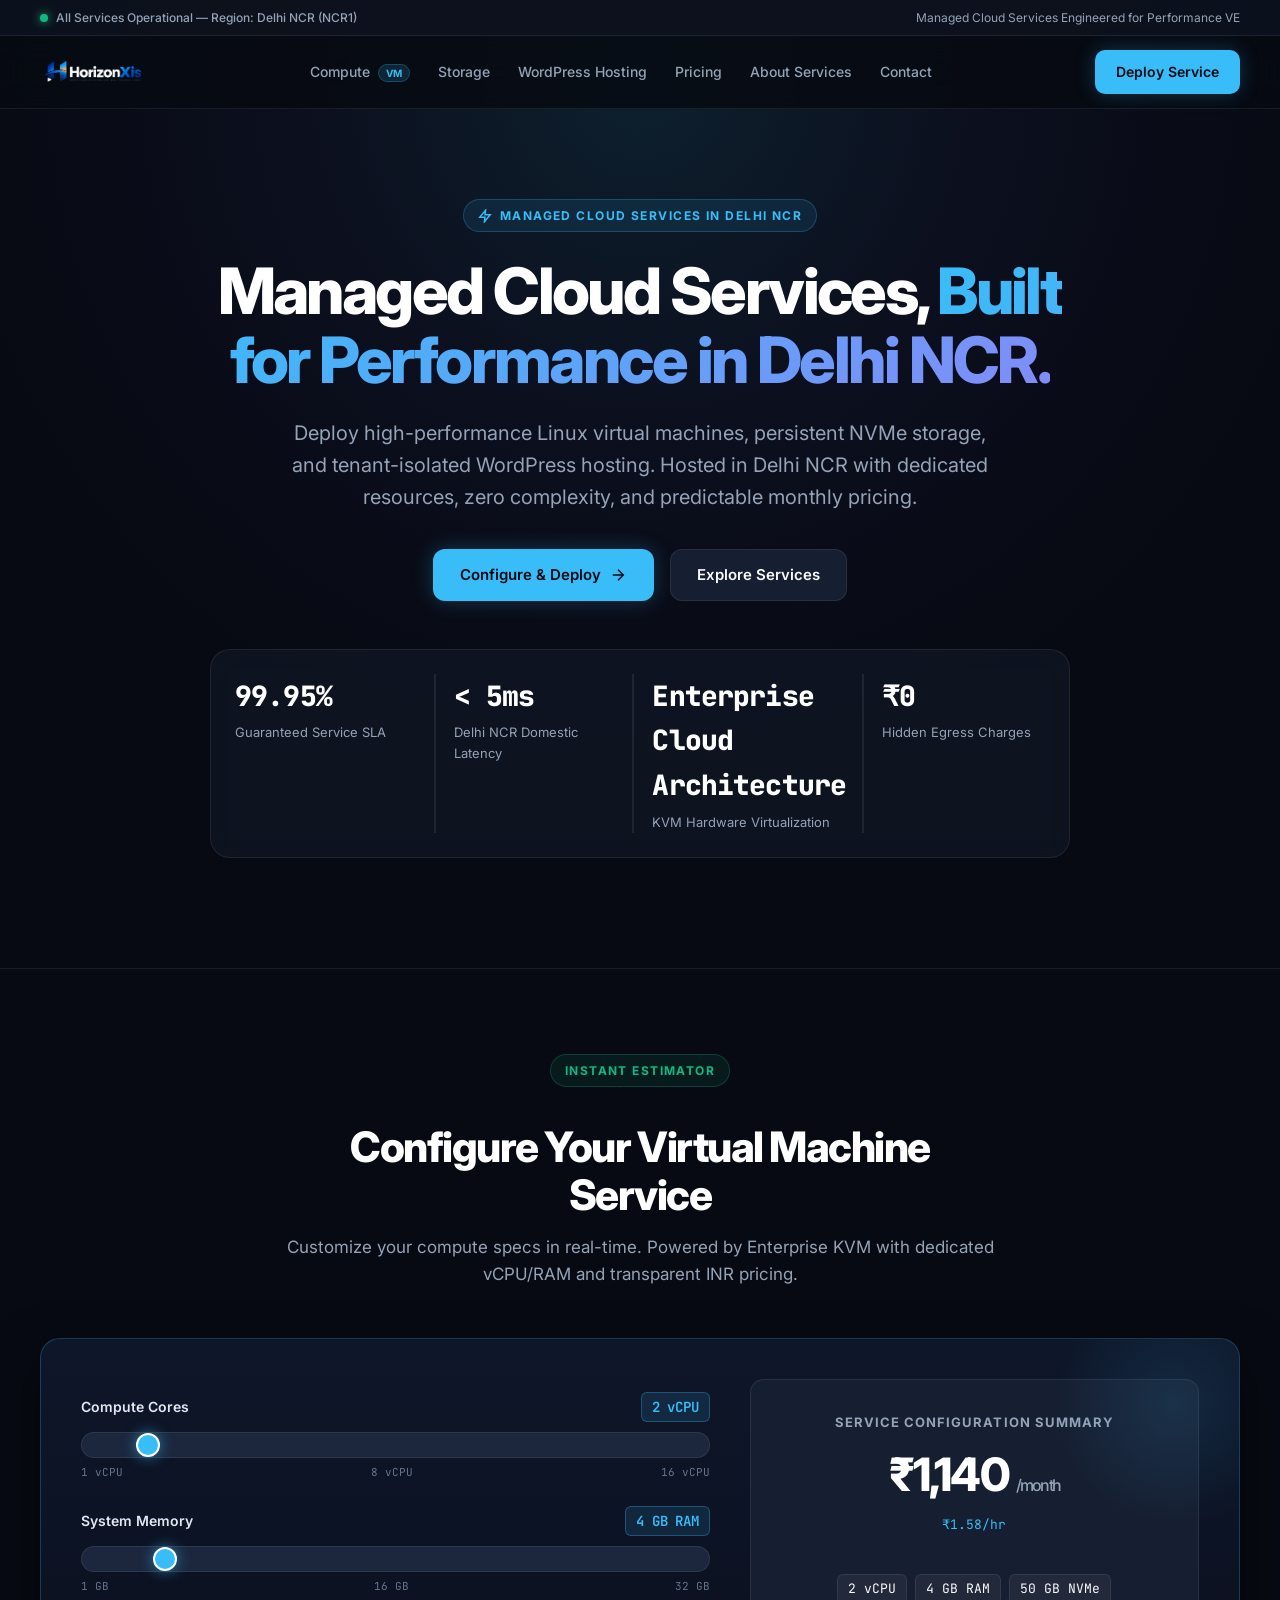
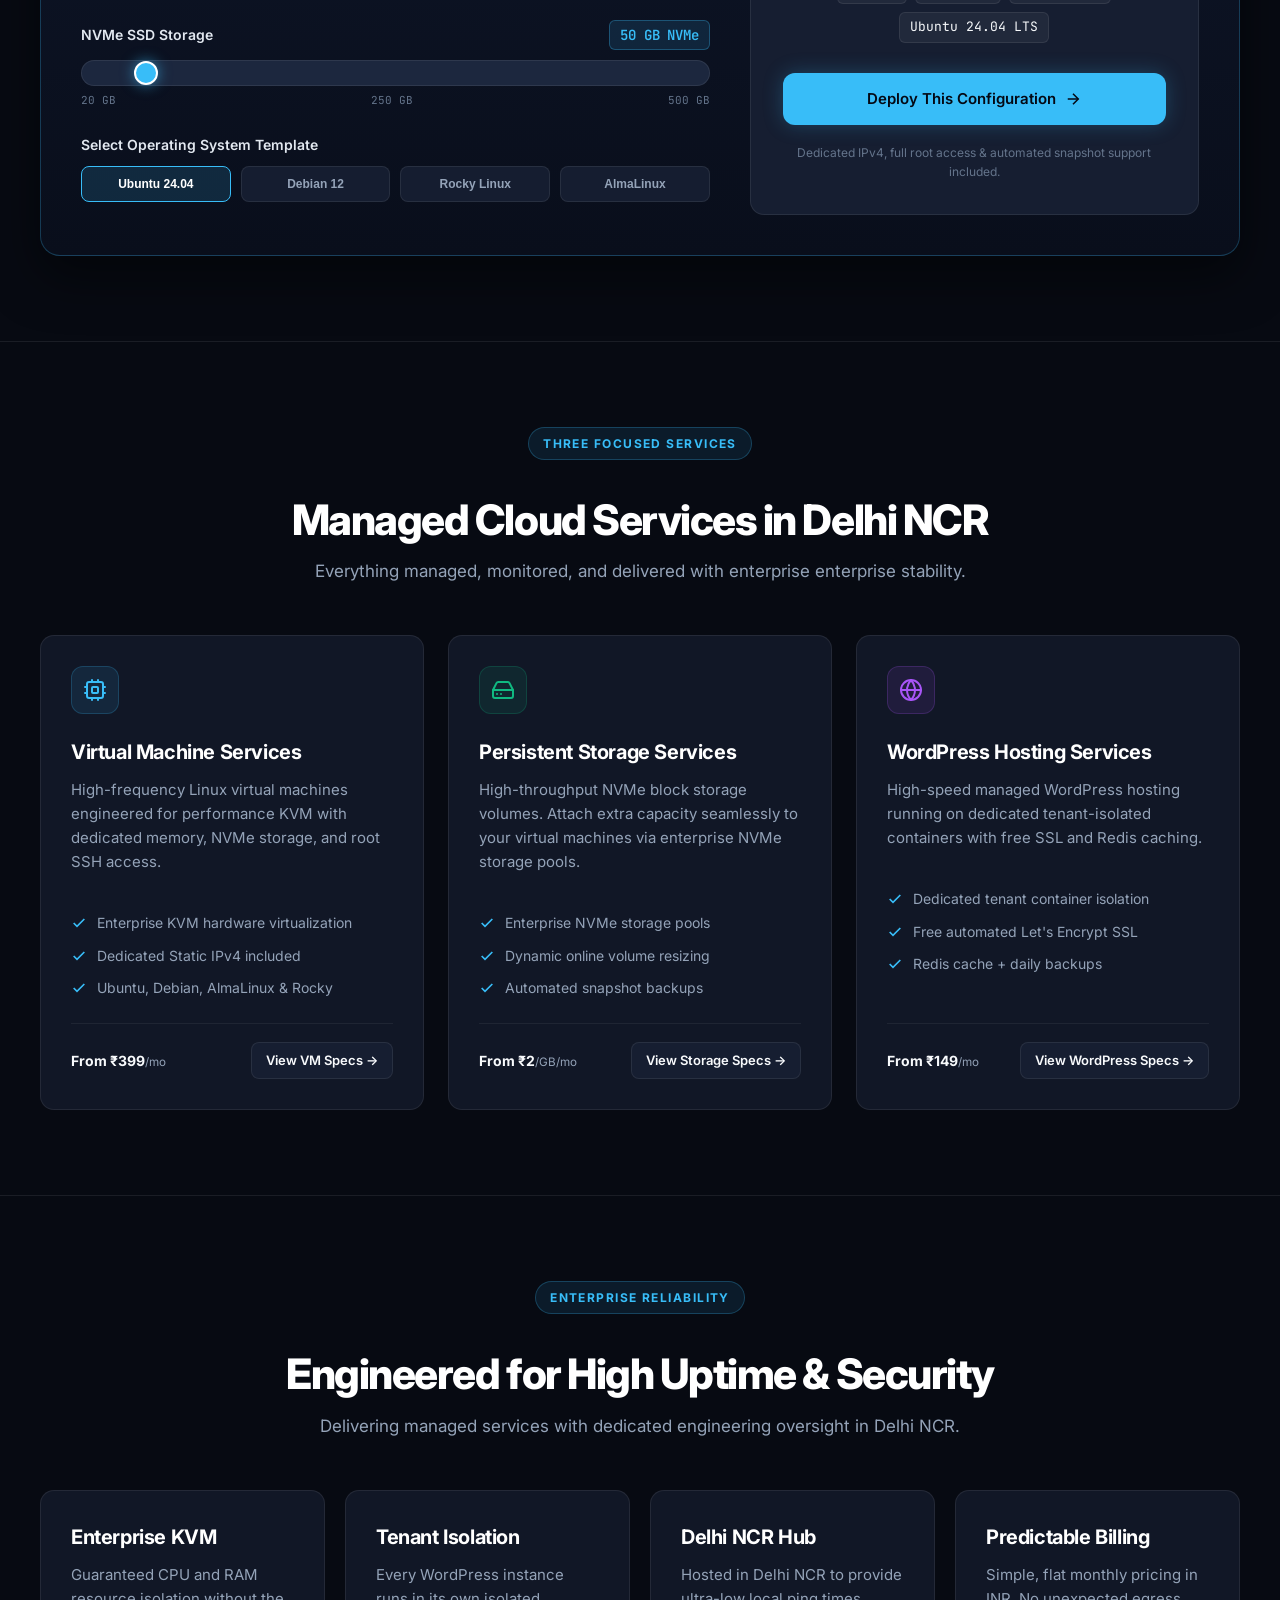
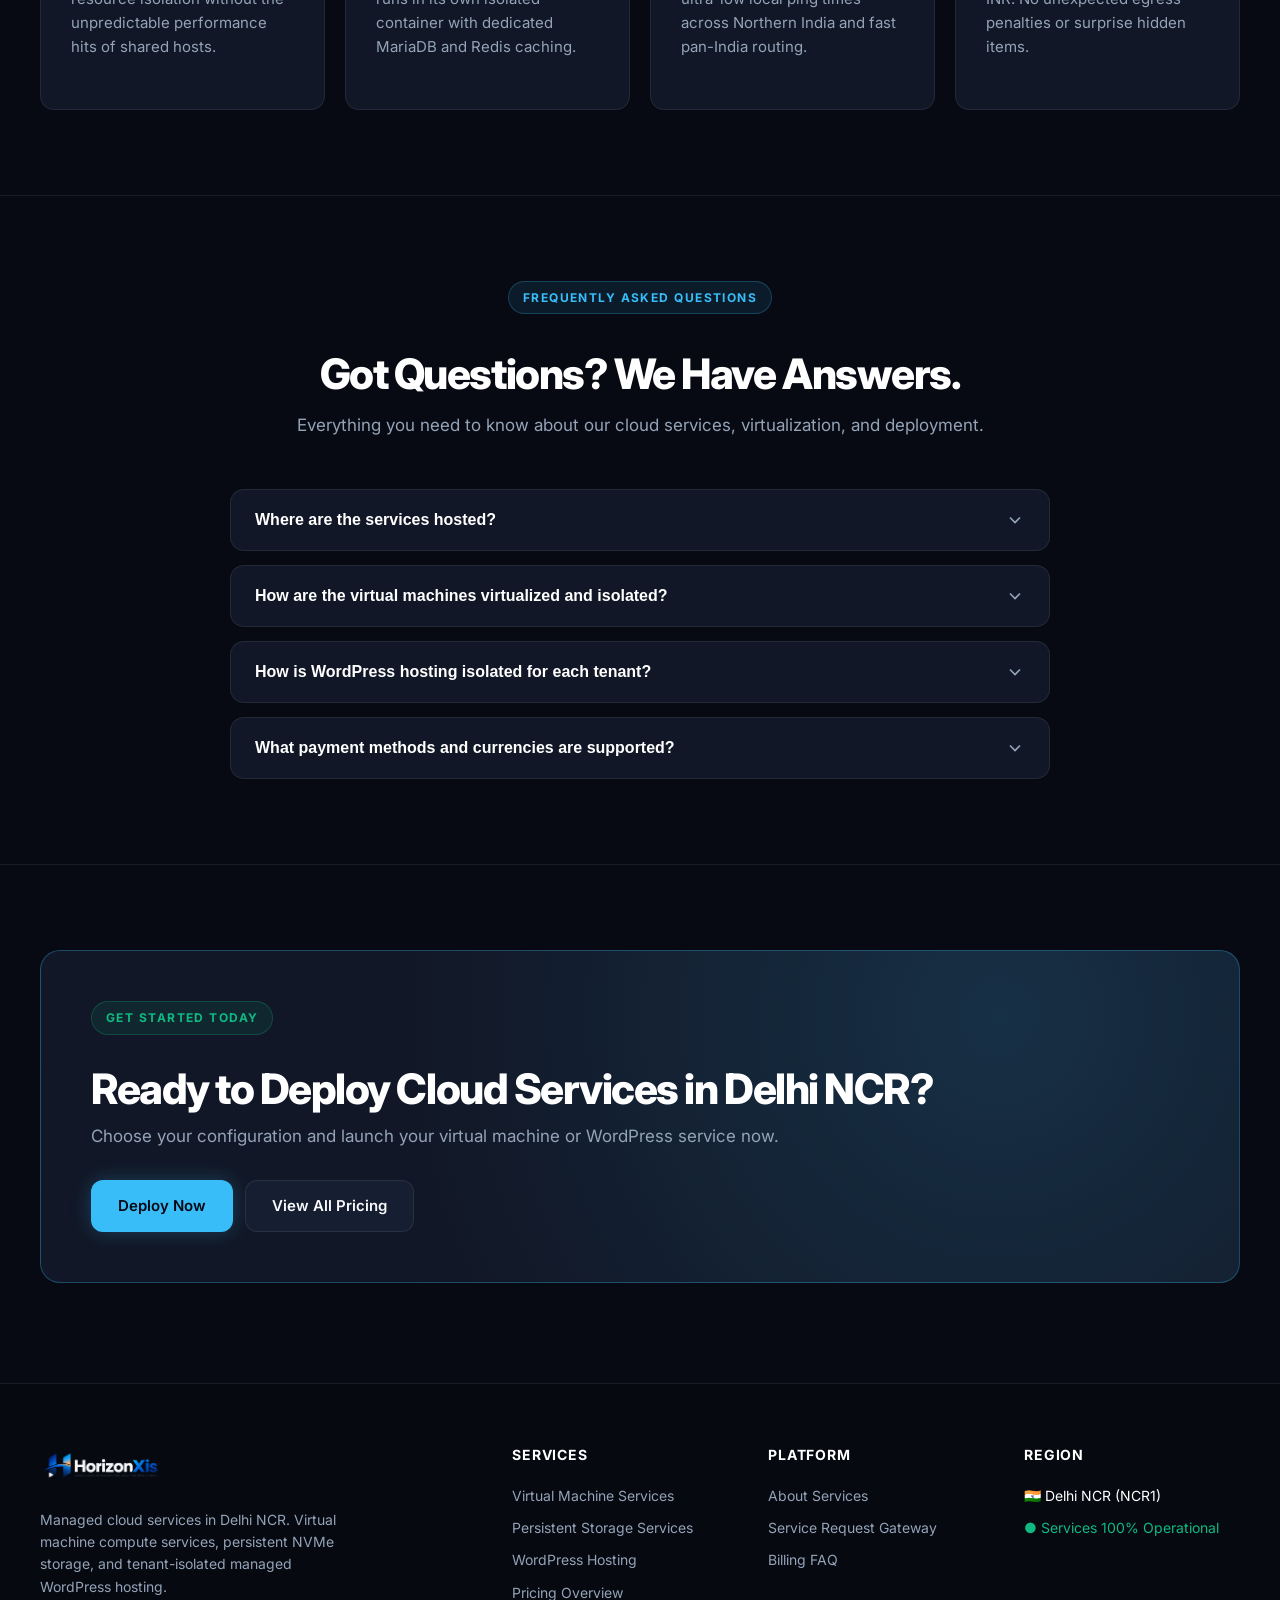
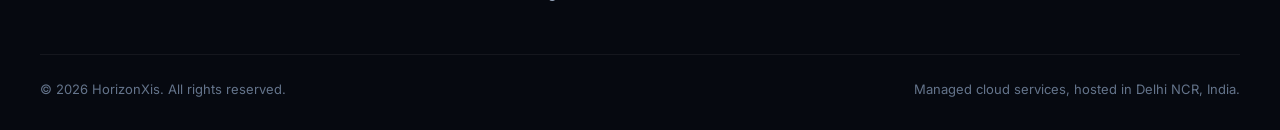
==== commit 2364d4ba: "Deploy website from web" ====
--- a/index.html
+++ b/index.html
@@ -134,13 +134,33 @@
         <div class="configurator-wrapper">
           <div class="configurator-grid">
             <div class="config-controls">
+              <!-- Mobile Live Price Banner (Visible on mobile/tablet) -->
+              <div class="mobile-price-banner">
+                <div class="mobile-price-info">
+                  <span class="mobile-price-label">Live Estimate</span>
+                  <div class="mobile-price-amount">
+                    <span id="cfg-price-mo-mobile">₹1,140</span><small>/mo</small>
+                    <span class="mobile-price-hourly" id="cfg-price-hr-mobile">(₹1.58/hr)</span>
+                  </div>
+                </div>
+                <a class="btn btn-primary btn-sm" href="contact.html" id="cfg-deploy-btn-mobile">
+                  Deploy
+                  <svg width="14" height="14" viewBox="0 0 24 24" fill="none" stroke="currentColor" stroke-width="2.2"><path d="M5 12h14"></path><path d="m12 5 7 7-7 7"></path></svg>
+                </a>
+              </div>
+
               <!-- vCPU Slider -->
               <div class="slider-group">
                 <div class="slider-header">
                   <span>Compute Cores</span>
                   <span class="slider-value-badge" id="cfg-cpu-val">2 vCPU</span>
                 </div>
-                <input type="range" class="custom-range" id="cfg-cpu" min="1" max="16" step="1" value="2">
+                <input type="range" class="custom-range" id="cfg-cpu" min="1" max="16" step="1" value="2" aria-label="Compute Cores">
+                <div class="slider-scale">
+                  <span>1 vCPU</span>
+                  <span>8 vCPU</span>
+                  <span>16 vCPU</span>
+                </div>
               </div>
 
               <!-- RAM Slider -->
@@ -149,7 +169,12 @@
                   <span>System Memory</span>
                   <span class="slider-value-badge" id="cfg-ram-val">4 GB RAM</span>
                 </div>
-                <input type="range" class="custom-range" id="cfg-ram" min="1" max="32" step="1" value="4">
+                <input type="range" class="custom-range" id="cfg-ram" min="1" max="32" step="1" value="4" aria-label="System Memory">
+                <div class="slider-scale">
+                  <span>1 GB</span>
+                  <span>16 GB</span>
+                  <span>32 GB</span>
+                </div>
               </div>
 
               <!-- NVMe Disk Slider -->
@@ -158,7 +183,12 @@
                   <span>NVMe SSD Storage</span>
                   <span class="slider-value-badge" id="cfg-disk-val">50 GB NVMe</span>
                 </div>
-                <input type="range" class="custom-range" id="cfg-disk" min="20" max="500" step="10" value="50">
+                <input type="range" class="custom-range" id="cfg-disk" min="20" max="500" step="10" value="50" aria-label="NVMe SSD Storage">
+                <div class="slider-scale">
+                  <span>20 GB</span>
+                  <span>250 GB</span>
+                  <span>500 GB</span>
+                </div>
               </div>
 
               <!-- OS Distribution Selection -->
--- a/assets/css/style.css
+++ b/assets/css/style.css
@@ -622,14 +622,20 @@
   gap: 40px;
   align-items: center;
 }
+
+/* Mobile Live Price Banner */
+.mobile-price-banner {
+  display: none;
+}
+
 .slider-group {
-  margin-bottom: 26px;
+  margin-bottom: 24px;
 }
 .slider-header {
   display: flex;
   justify-content: space-between;
   align-items: center;
-  margin-bottom: 12px;
+  margin-bottom: 10px;
   font-size: 14px;
   font-weight: 600;
   color: #e2e8f0;
@@ -638,34 +644,57 @@
   font-family: var(--font-mono);
   font-size: 14px;
   color: var(--accent);
-  background: rgba(56, 189, 248, 0.1);
-  border: 1px solid rgba(56, 189, 248, 0.2);
+  background: rgba(56, 189, 248, 0.12);
+  border: 1px solid rgba(56, 189, 248, 0.3);
   padding: 3px 10px;
   border-radius: 6px;
+  letter-spacing: -0.01em;
 }
 .custom-range {
   width: 100%;
-  height: 6px;
+  height: 8px;
   border-radius: 99px;
   background: #1c273e;
   outline: none;
   -webkit-appearance: none;
   cursor: pointer;
+  touch-action: pan-y;
+  margin: 6px 0;
+  display: block;
 }
 .custom-range::-webkit-slider-thumb {
   -webkit-appearance: none;
   appearance: none;
-  width: 20px;
-  height: 20px;
+  width: 24px;
+  height: 24px;
   border-radius: 50%;
   background: var(--accent);
   cursor: pointer;
-  box-shadow: 0 0 12px var(--accent);
+  box-shadow: 0 0 14px rgba(56, 189, 248, 0.6);
   border: 2px solid #fff;
-  transition: transform 0.15s ease;
-}
-.custom-range::-webkit-slider-thumb:hover {
-  transform: scale(1.15);
+  transition: transform 0.15s ease, box-shadow 0.15s ease;
+}
+.custom-range::-moz-range-thumb {
+  width: 24px;
+  height: 24px;
+  border-radius: 50%;
+  background: var(--accent);
+  cursor: pointer;
+  box-shadow: 0 0 14px rgba(56, 189, 248, 0.6);
+  border: 2px solid #fff;
+}
+.custom-range::-webkit-slider-thumb:hover,
+.custom-range:active::-webkit-slider-thumb {
+  transform: scale(1.2);
+  box-shadow: 0 0 22px rgba(56, 189, 248, 0.9);
+}
+.slider-scale {
+  display: flex;
+  justify-content: space-between;
+  font-size: 11px;
+  color: var(--text-dim);
+  margin-top: 6px;
+  font-family: var(--font-mono);
 }
 
 .os-selector-grid {
@@ -963,6 +992,51 @@
   .configurator-grid {
     grid-template-columns: 1fr;
   }
+  .mobile-price-banner {
+    display: flex;
+    justify-content: space-between;
+    align-items: center;
+    background: rgba(14, 22, 41, 0.95);
+    border: 1px solid rgba(56, 189, 248, 0.35);
+    border-radius: var(--radius);
+    padding: 14px 18px;
+    margin-bottom: 24px;
+    gap: 12px;
+    position: sticky;
+    top: 80px;
+    z-index: 10;
+    backdrop-filter: blur(14px);
+    -webkit-backdrop-filter: blur(14px);
+    box-shadow: 0 10px 30px rgba(0, 0, 0, 0.5);
+  }
+  .mobile-price-label {
+    display: block;
+    font-size: 11px;
+    text-transform: uppercase;
+    font-weight: 700;
+    letter-spacing: 0.08em;
+    color: var(--text-muted);
+  }
+  .mobile-price-amount {
+    font-size: 22px;
+    font-weight: 800;
+    color: #fff;
+    display: flex;
+    align-items: baseline;
+    gap: 6px;
+    line-height: 1.1;
+  }
+  .mobile-price-amount small {
+    font-size: 13px;
+    font-weight: 500;
+    color: var(--text-muted);
+  }
+  .mobile-price-hourly {
+    font-size: 12px;
+    font-family: var(--font-mono);
+    color: var(--accent);
+    font-weight: 600;
+  }
   .metrics-strip {
     grid-template-columns: repeat(2, 1fr);
   }
@@ -1015,6 +1089,58 @@
     grid-template-columns: 1fr;
   }
   .configurator-wrapper {
-    padding: 24px;
-  }
-}
+    padding: 24px 18px;
+  }
+  .os-selector-grid {
+    grid-template-columns: repeat(2, 1fr);
+    gap: 8px;
+  }
+  .os-btn {
+    padding: 12px 10px;
+    font-size: 13px;
+    min-height: 46px;
+    display: flex;
+    align-items: center;
+    justify-content: center;
+  }
+  .config-summary-card {
+    padding: 24px 18px;
+  }
+}
+
+@media (max-width: 480px) {
+  .configurator-wrapper {
+    padding: 16px 12px;
+    border-radius: var(--radius);
+  }
+  .mobile-price-banner {
+    padding: 12px 14px;
+    gap: 10px;
+  }
+  .mobile-price-amount {
+    font-size: 19px;
+  }
+  .slider-header {
+    font-size: 13px;
+  }
+  .slider-value-badge {
+    font-size: 12px;
+    padding: 2px 7px;
+  }
+  .slider-scale {
+    font-size: 10px;
+  }
+  .config-summary-card {
+    padding: 20px 14px;
+  }
+  .config-summary-price {
+    font-size: 34px;
+  }
+  .config-spec-pills {
+    gap: 6px;
+  }
+  .config-pill {
+    font-size: 11px;
+    padding: 3px 7px;
+  }
+}
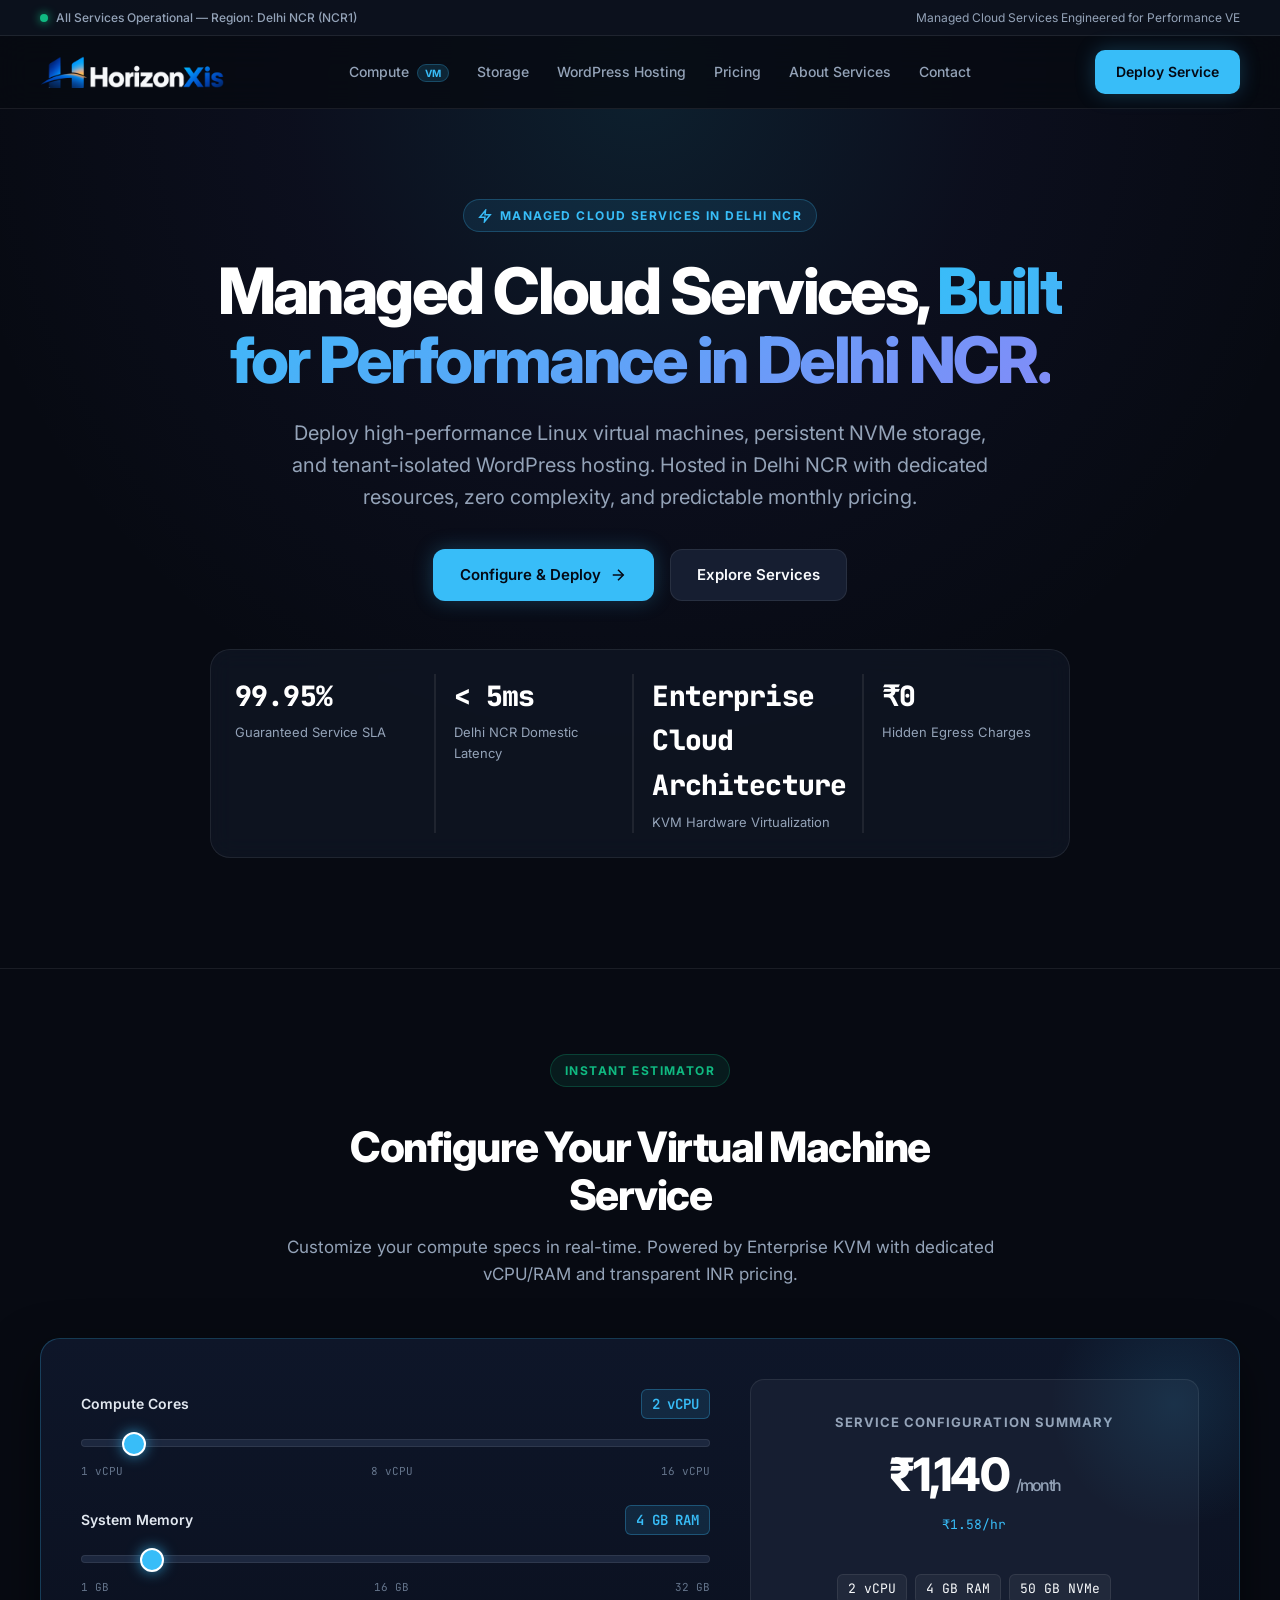
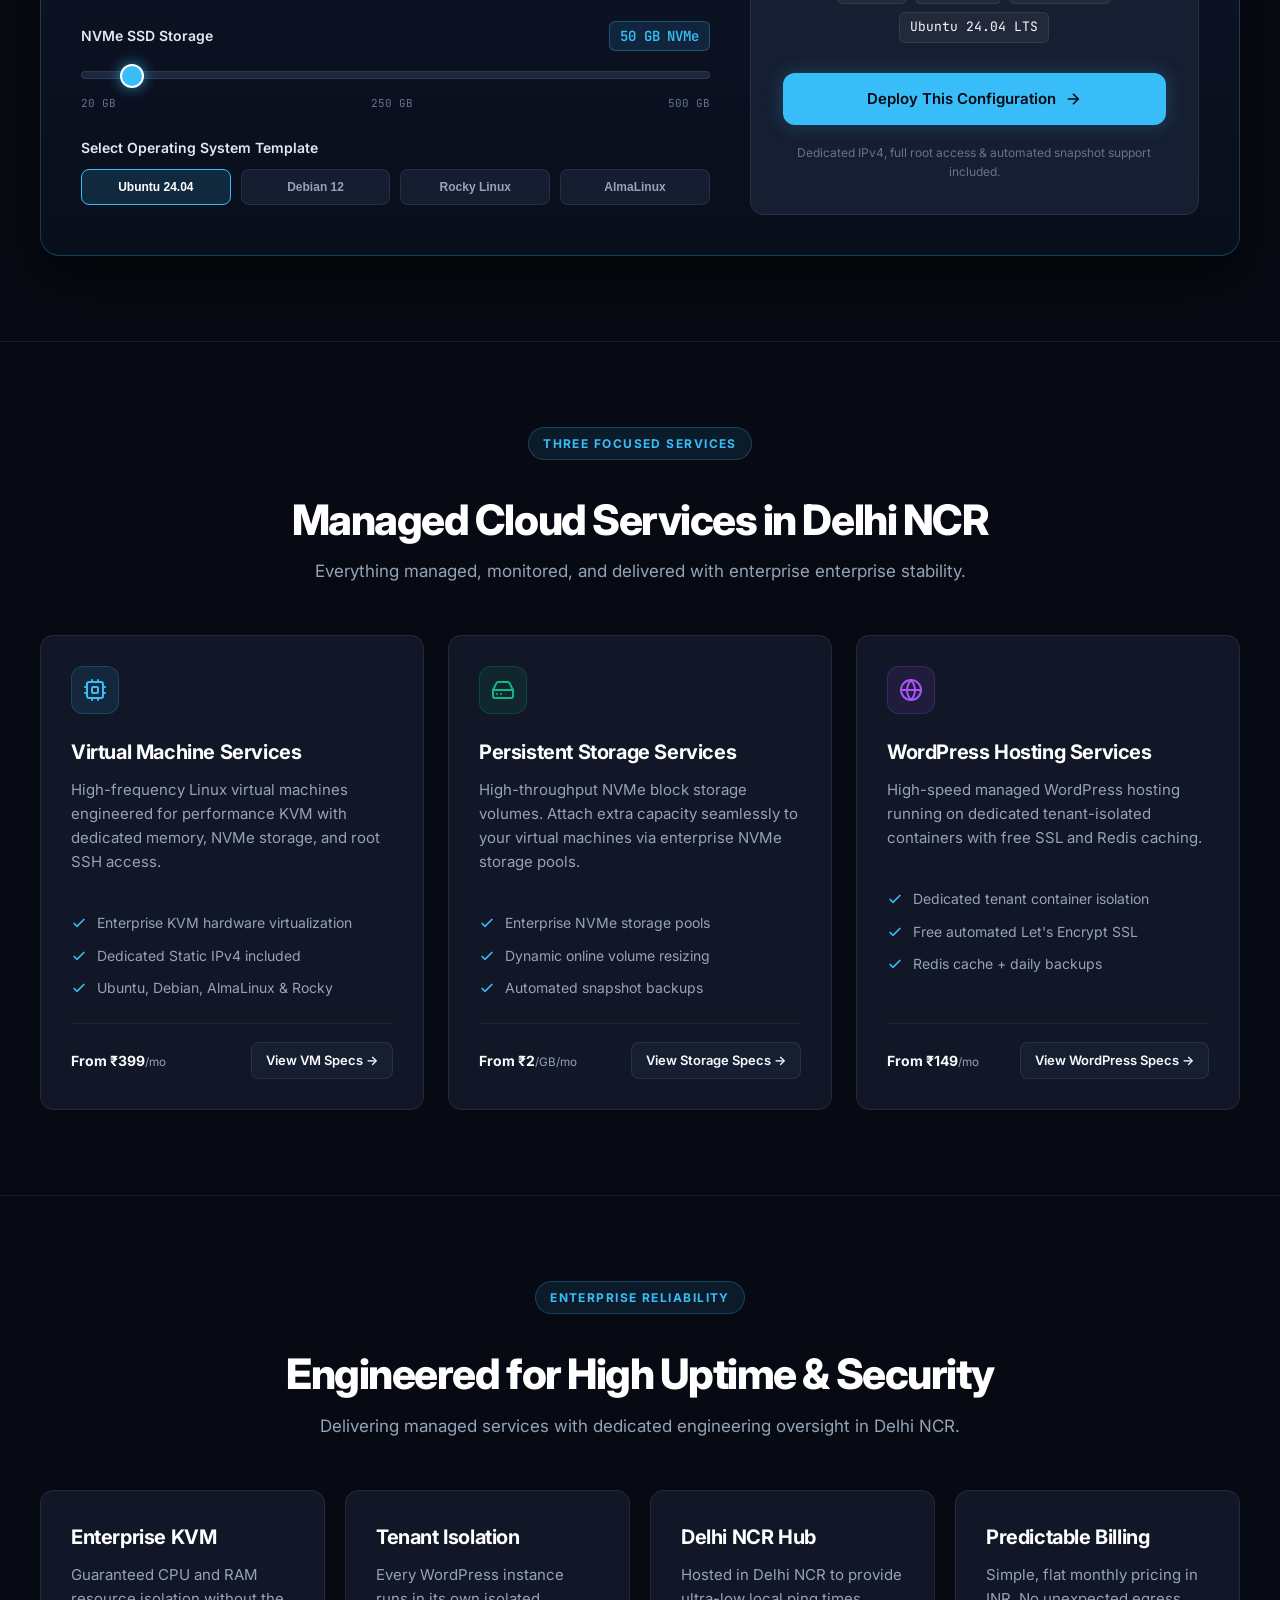
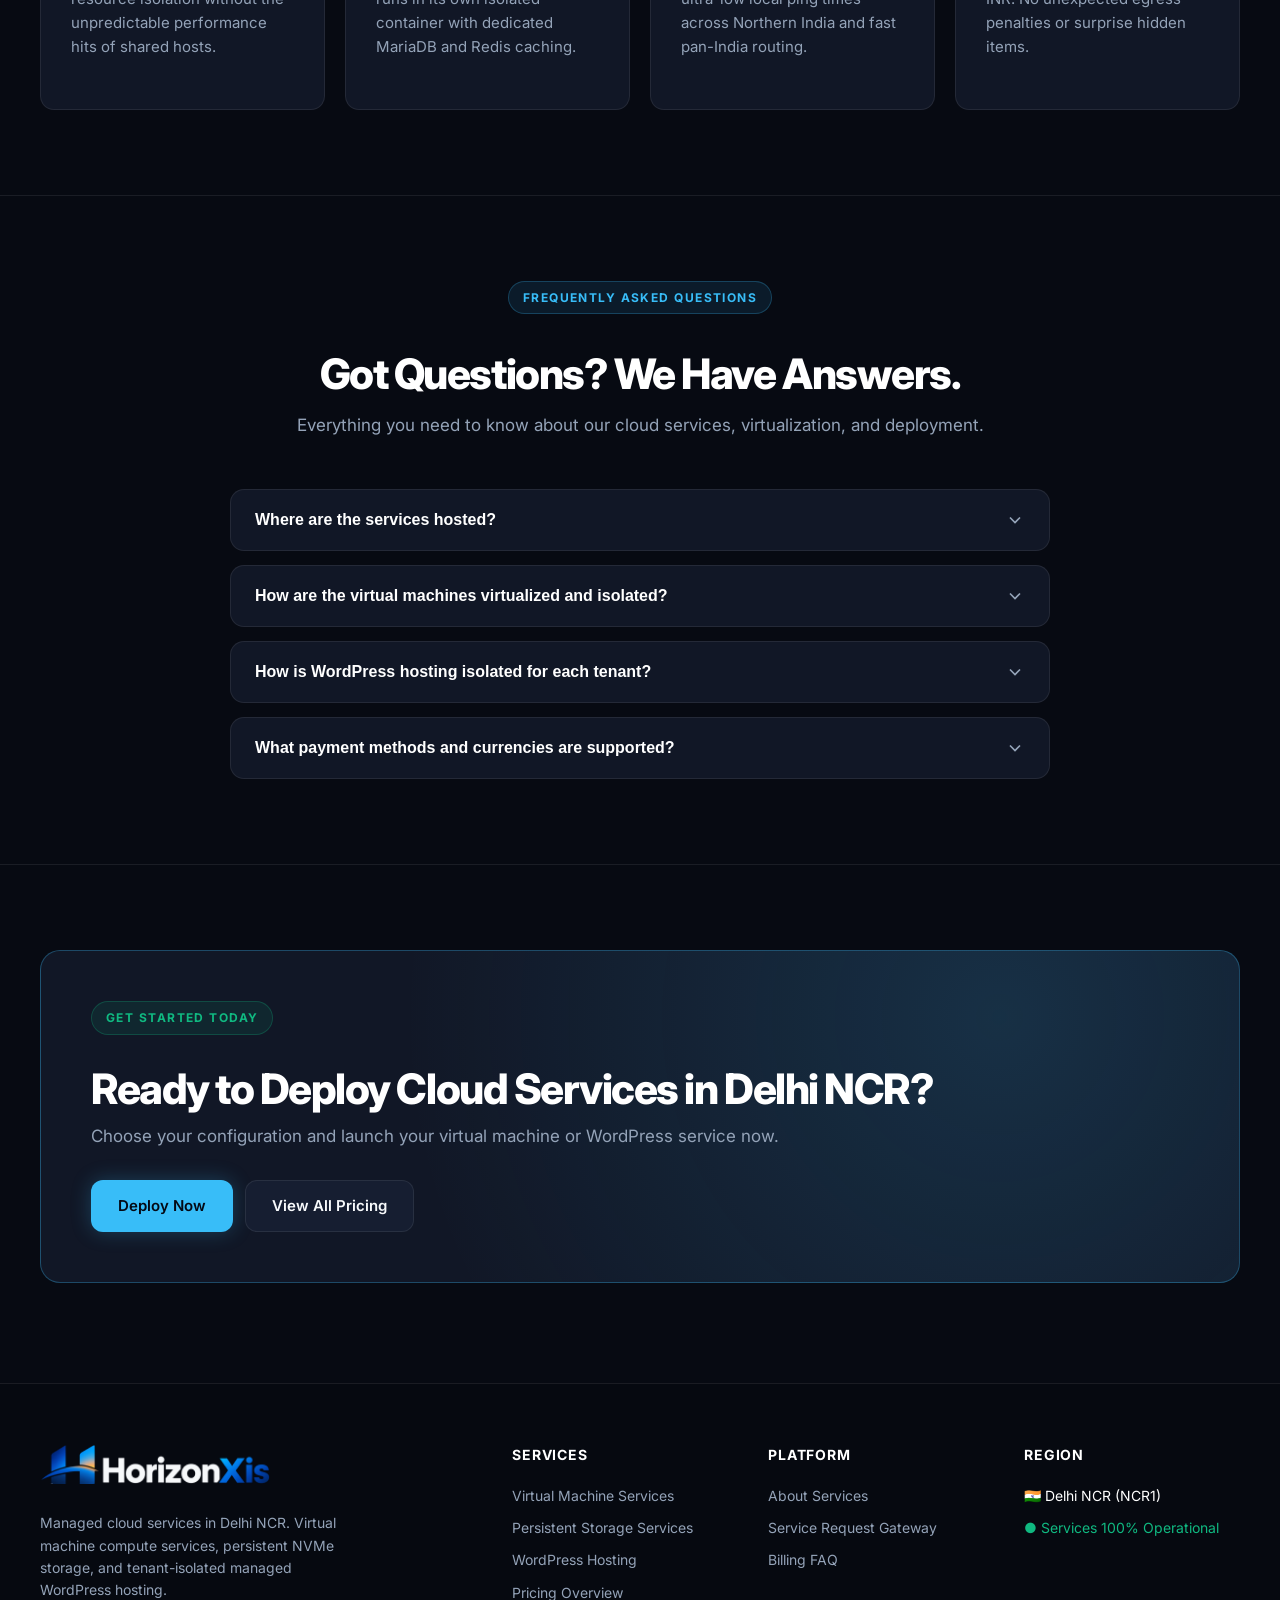
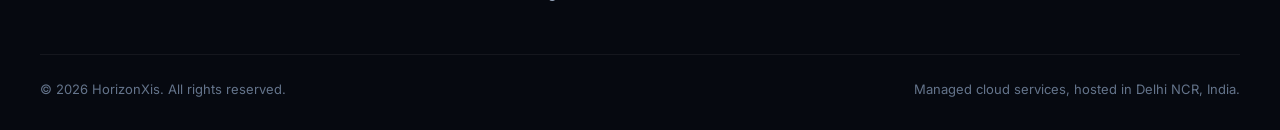
==== commit bc0dbc7f: "Deploy website from web" ====
--- a/index.html
+++ b/index.html
@@ -136,17 +136,17 @@
             <div class="config-controls">
               <!-- Mobile Live Price Banner (Visible on mobile/tablet) -->
               <div class="mobile-price-banner">
-                <div class="mobile-price-info">
+                <div class="mobile-price-top">
                   <span class="mobile-price-label">Live Estimate</span>
-                  <div class="mobile-price-amount">
-                    <span id="cfg-price-mo-mobile">₹1,140</span><small>/mo</small>
-                    <span class="mobile-price-hourly" id="cfg-price-hr-mobile">(₹1.58/hr)</span>
-                  </div>
-                </div>
-                <a class="btn btn-primary btn-sm" href="contact.html" id="cfg-deploy-btn-mobile">
-                  Deploy
-                  <svg width="14" height="14" viewBox="0 0 24 24" fill="none" stroke="currentColor" stroke-width="2.2"><path d="M5 12h14"></path><path d="m12 5 7 7-7 7"></path></svg>
-                </a>
+                  <a class="btn btn-primary btn-sm" href="contact.html" id="cfg-deploy-btn-mobile">
+                    Deploy
+                    <svg width="14" height="14" viewBox="0 0 24 24" fill="none" stroke="currentColor" stroke-width="2.2"><path d="M5 12h14"></path><path d="m12 5 7 7-7 7"></path></svg>
+                  </a>
+                </div>
+                <div class="mobile-price-amount">
+                  <span id="cfg-price-mo-mobile">₹1,140</span><small>/mo</small>
+                  <span class="mobile-price-hourly" id="cfg-price-hr-mobile">(₹1.58/hr)</span>
+                </div>
               </div>
 
               <!-- vCPU Slider -->
--- a/assets/css/style.css
+++ b/assets/css/style.css
@@ -133,18 +133,19 @@
   color: #fff;
 }
 .brand-logo-img {
-  height: 38px;
+  height: 32px;
   width: auto;
-  max-width: 175px;
+  max-width: 190px;
   object-fit: contain;
   display: block;
 }
 .footer-logo-img {
-  height: 44px;
+  height: 40px;
   width: auto;
-  max-width: 200px;
+  max-width: 240px;
   object-fit: contain;
   display: block;
+  margin-bottom: 14px;
 }
 .brand-icon {
   width: 34px;
@@ -605,6 +606,9 @@
   box-shadow: 0 20px 50px rgba(0, 0, 0, 0.5);
   position: relative;
   overflow: hidden;
+  box-sizing: border-box;
+  width: 100%;
+  max-width: 100%;
 }
 .configurator-wrapper::after {
   content: "";
@@ -621,6 +625,17 @@
   grid-template-columns: 1.4fr 1fr;
   gap: 40px;
   align-items: center;
+  min-width: 0;
+  width: 100%;
+}
+.configurator-grid > * {
+  min-width: 0;
+  max-width: 100%;
+}
+.config-controls {
+  min-width: 0;
+  max-width: 100%;
+  width: 100%;
 }
 
 /* Mobile Live Price Banner */
@@ -630,6 +645,10 @@
 
 .slider-group {
   margin-bottom: 24px;
+  min-width: 0;
+  width: 100%;
+  max-width: 100%;
+  box-sizing: border-box;
 }
 .slider-header {
   display: flex;
@@ -639,6 +658,8 @@
   font-size: 14px;
   font-weight: 600;
   color: #e2e8f0;
+  min-width: 0;
+  gap: 8px;
 }
 .slider-value-badge {
   font-family: var(--font-mono);
@@ -649,18 +670,41 @@
   padding: 3px 10px;
   border-radius: 6px;
   letter-spacing: -0.01em;
+  flex-shrink: 0;
+  white-space: nowrap;
 }
 .custom-range {
   width: 100%;
-  height: 8px;
-  border-radius: 99px;
-  background: #1c273e;
+  height: 28px;
+  background: transparent !important;
+  border: none !important;
+  padding: 0 !important;
+  margin: 4px 0 0 !important;
   outline: none;
   -webkit-appearance: none;
+  appearance: none;
   cursor: pointer;
   touch-action: pan-y;
-  margin: 6px 0;
   display: block;
+  box-shadow: none !important;
+}
+.custom-range:focus {
+  outline: none;
+  box-shadow: none !important;
+}
+.custom-range::-webkit-slider-runnable-track {
+  width: 100%;
+  height: 8px;
+  background: #1c273e;
+  border-radius: 99px;
+  border: 1px solid rgba(255, 255, 255, 0.08);
+}
+.custom-range::-moz-range-track {
+  width: 100%;
+  height: 8px;
+  background: #1c273e;
+  border-radius: 99px;
+  border: 1px solid rgba(255, 255, 255, 0.08);
 }
 .custom-range::-webkit-slider-thumb {
   -webkit-appearance: none;
@@ -670,8 +714,9 @@
   border-radius: 50%;
   background: var(--accent);
   cursor: pointer;
-  box-shadow: 0 0 14px rgba(56, 189, 248, 0.6);
+  box-shadow: 0 0 14px rgba(56, 189, 248, 0.7);
   border: 2px solid #fff;
+  margin-top: -8px; /* (8px track - 24px thumb) / 2 = -8px */
   transition: transform 0.15s ease, box-shadow 0.15s ease;
 }
 .custom-range::-moz-range-thumb {
@@ -680,13 +725,13 @@
   border-radius: 50%;
   background: var(--accent);
   cursor: pointer;
-  box-shadow: 0 0 14px rgba(56, 189, 248, 0.6);
+  box-shadow: 0 0 14px rgba(56, 189, 248, 0.7);
   border: 2px solid #fff;
 }
 .custom-range::-webkit-slider-thumb:hover,
 .custom-range:active::-webkit-slider-thumb {
-  transform: scale(1.2);
-  box-shadow: 0 0 22px rgba(56, 189, 248, 0.9);
+  transform: scale(1.15);
+  box-shadow: 0 0 20px rgba(56, 189, 248, 0.95);
 }
 .slider-scale {
   display: flex;
@@ -695,13 +740,22 @@
   color: var(--text-dim);
   margin-top: 6px;
   font-family: var(--font-mono);
+  min-width: 0;
+  width: 100%;
+  box-sizing: border-box;
+}
+.slider-scale span {
+  flex-shrink: 0;
 }
 
 .os-selector-grid {
   display: grid;
-  grid-template-columns: repeat(4, 1fr);
+  grid-template-columns: repeat(4, minmax(0, 1fr));
   gap: 10px;
   margin-top: 10px;
+  min-width: 0;
+  width: 100%;
+  box-sizing: border-box;
 }
 .os-btn {
   background: #151d30;
@@ -714,6 +768,11 @@
   cursor: pointer;
   transition: var(--transition);
   text-align: center;
+  min-width: 0;
+  box-sizing: border-box;
+  overflow: hidden;
+  text-overflow: ellipsis;
+  white-space: nowrap;
 }
 .os-btn:hover,
 .os-btn.active {
@@ -731,6 +790,10 @@
   display: flex;
   flex-direction: column;
   gap: 18px;
+  min-width: 0;
+  max-width: 100%;
+  box-sizing: border-box;
+  overflow: hidden;
 }
 .config-summary-title {
   font-size: 13px;
@@ -865,7 +928,7 @@
   font-weight: 600;
   color: #cbd5e1;
 }
-input, textarea, select {
+input:not([type="range"]), textarea, select {
   width: 100%;
   padding: 12px 16px;
   border-radius: 10px;
@@ -876,7 +939,7 @@
   font-size: 14px;
   transition: var(--transition);
 }
-input:focus, textarea:focus, select:focus {
+input:not([type="range"]):focus, textarea:focus, select:focus {
   outline: none;
   border-color: var(--accent);
   box-shadow: 0 0 0 3px rgba(56, 189, 248, 0.15);
@@ -990,24 +1053,33 @@
     grid-template-columns: repeat(2, 1fr);
   }
   .configurator-grid {
-    grid-template-columns: 1fr;
+    grid-template-columns: minmax(0, 1fr);
+    gap: 28px;
   }
   .mobile-price-banner {
+    display: flex;
+    flex-direction: column;
+    align-items: stretch;
+    background: rgba(14, 22, 41, 0.95);
+    border: 1px solid rgba(56, 189, 248, 0.35);
+    border-radius: var(--radius);
+    padding: 14px 16px;
+    margin-bottom: 24px;
+    gap: 10px;
+    position: static;
+    box-shadow: 0 4px 18px rgba(0, 0, 0, 0.35);
+    box-sizing: border-box;
+    width: 100%;
+    max-width: 100%;
+    min-width: 0;
+  }
+  .mobile-price-top {
     display: flex;
     justify-content: space-between;
     align-items: center;
-    background: rgba(14, 22, 41, 0.95);
-    border: 1px solid rgba(56, 189, 248, 0.35);
-    border-radius: var(--radius);
-    padding: 14px 18px;
-    margin-bottom: 24px;
-    gap: 12px;
-    position: sticky;
-    top: 80px;
-    z-index: 10;
-    backdrop-filter: blur(14px);
-    -webkit-backdrop-filter: blur(14px);
-    box-shadow: 0 10px 30px rgba(0, 0, 0, 0.5);
+    width: 100%;
+    min-width: 0;
+    gap: 8px;
   }
   .mobile-price-label {
     display: block;
@@ -1023,8 +1095,10 @@
     color: #fff;
     display: flex;
     align-items: baseline;
+    flex-wrap: wrap;
     gap: 6px;
     line-height: 1.1;
+    min-width: 0;
   }
   .mobile-price-amount small {
     font-size: 13px;
@@ -1050,6 +1124,9 @@
 }
 
 @media (max-width: 768px) {
+  .container {
+    width: calc(100% - 24px);
+  }
   .nav-links, .nav-actions .btn {
     display: none;
   }
@@ -1089,19 +1166,27 @@
     grid-template-columns: 1fr;
   }
   .configurator-wrapper {
-    padding: 24px 18px;
+    padding: 20px 16px;
+    box-sizing: border-box;
+    width: 100%;
+    max-width: 100%;
+    overflow: hidden;
   }
   .os-selector-grid {
-    grid-template-columns: repeat(2, 1fr);
+    grid-template-columns: repeat(2, minmax(0, 1fr));
     gap: 8px;
+    width: 100%;
+    box-sizing: border-box;
   }
   .os-btn {
-    padding: 12px 10px;
-    font-size: 13px;
-    min-height: 46px;
+    padding: 10px 8px;
+    font-size: 12px;
+    min-height: 42px;
     display: flex;
     align-items: center;
     justify-content: center;
+    min-width: 0;
+    box-sizing: border-box;
   }
   .config-summary-card {
     padding: 24px 18px;
@@ -1109,23 +1194,31 @@
 }
 
 @media (max-width: 480px) {
+  .container {
+    width: calc(100% - 20px);
+  }
   .configurator-wrapper {
     padding: 16px 12px;
     border-radius: var(--radius);
   }
   .mobile-price-banner {
-    padding: 12px 14px;
-    gap: 10px;
+    padding: 12px;
+    gap: 8px;
+    margin-bottom: 20px;
   }
   .mobile-price-amount {
-    font-size: 19px;
+    font-size: 20px;
+    gap: 4px;
   }
   .slider-header {
     font-size: 13px;
+    gap: 6px;
+    min-width: 0;
   }
   .slider-value-badge {
     font-size: 12px;
     padding: 2px 7px;
+    flex-shrink: 0;
   }
   .slider-scale {
     font-size: 10px;
@@ -1134,7 +1227,7 @@
     padding: 20px 14px;
   }
   .config-summary-price {
-    font-size: 34px;
+    font-size: 32px;
   }
   .config-spec-pills {
     gap: 6px;
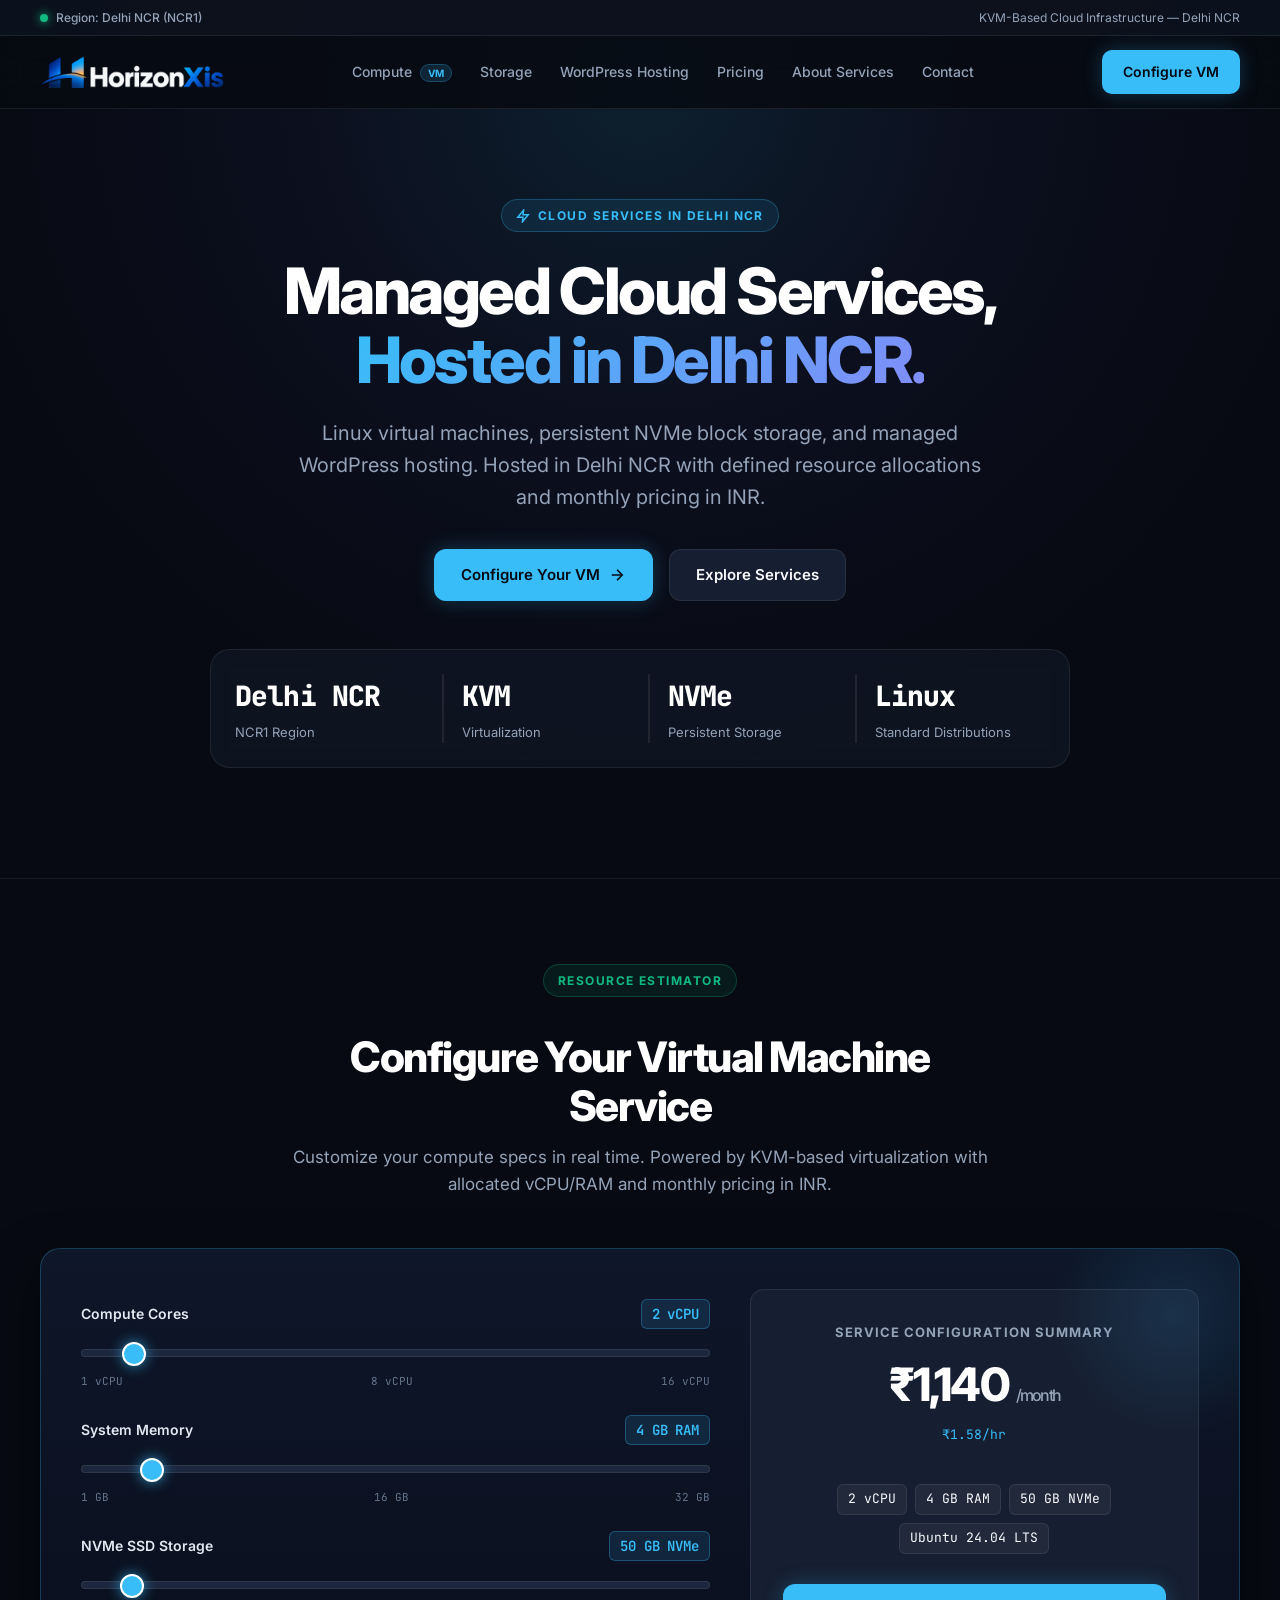
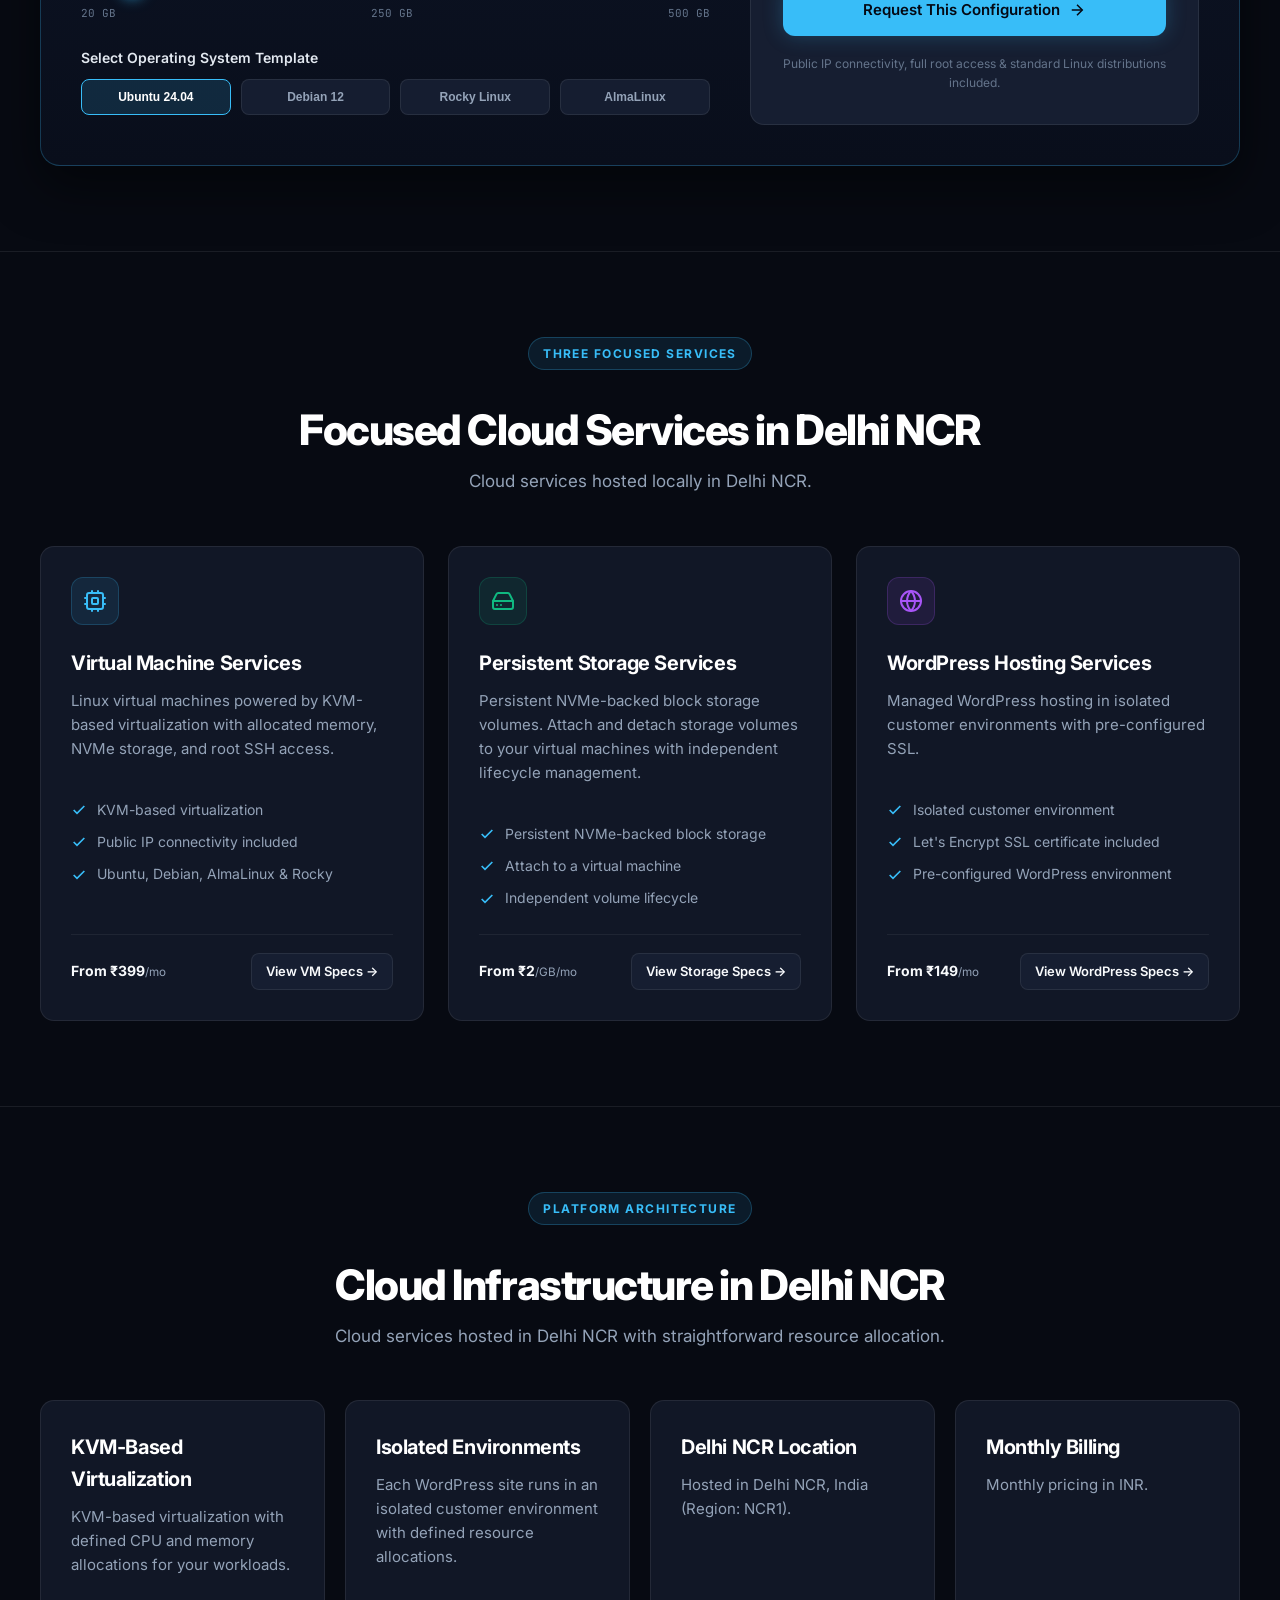
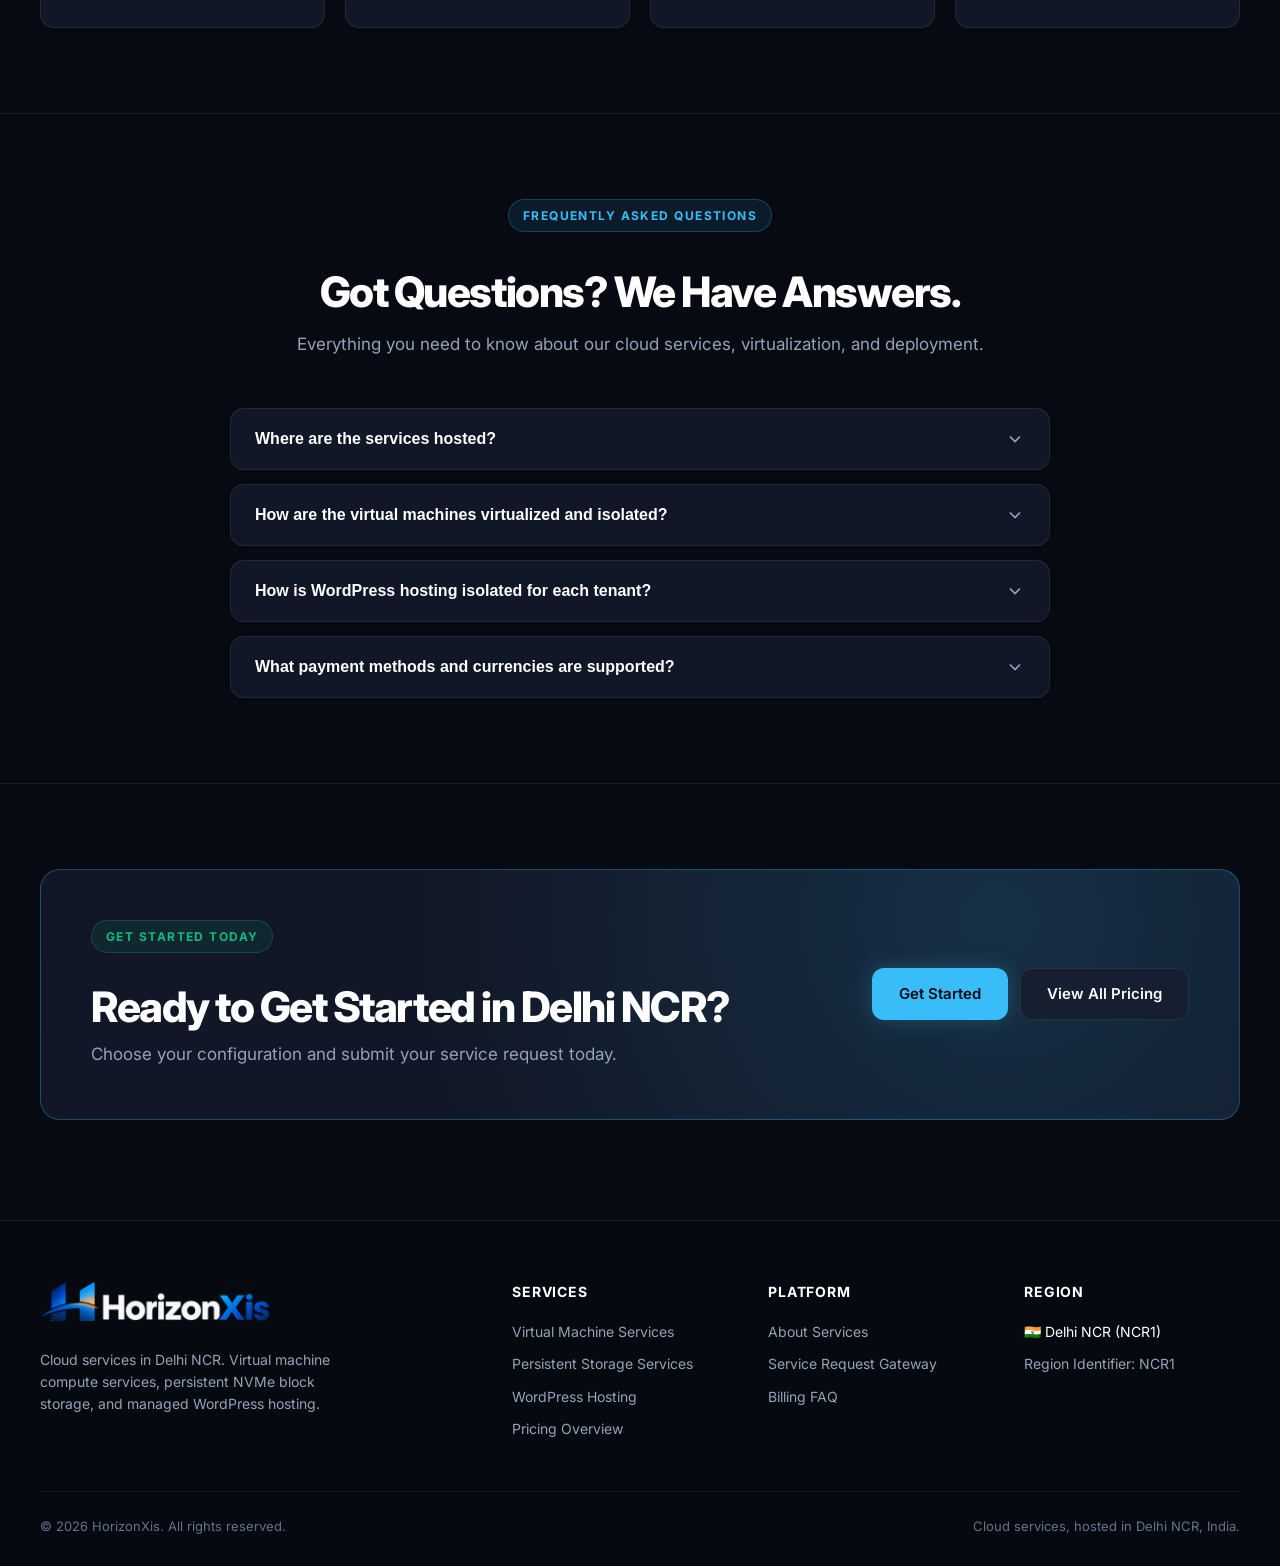
==== commit a127cfee: "Deploy website from web" ====
--- a/index.html
+++ b/index.html
@@ -3,8 +3,8 @@
 <head>
   <meta charset="utf-8">
   <meta name="viewport" content="width=device-width, initial-scale=1">
-  <title>Cloud Services | Managed VMs, Persistent Storage & WordPress in Delhi NCR</title>
-  <meta name="description" content="Managed cloud services built for performance in Delhi NCR. Deploy Linux virtual machines, persistent NVMe storage, and tenant-isolated WordPress hosting.">
+  <title>Cloud Services | Linux VMs, Persistent Storage & WordPress in Delhi NCR</title>
+  <meta name="description" content="Cloud services in Delhi NCR. Linux virtual machines, persistent NVMe block storage, and managed WordPress hosting.">
   <link rel="stylesheet" href="assets/css/style.css">
 </head>
 <body>
@@ -14,9 +14,9 @@
     <div class="container status-bar-inner">
       <div class="status-pill">
         <span class="status-dot"></span>
-        <span>All Services Operational — Region: Delhi NCR (NCR1)</span>
-      </div>
-      <div>Managed Cloud Services Engineered for Performance VE</div>
+        <span>Region: Delhi NCR (NCR1)</span>
+      </div>
+      <div>KVM-Based Cloud Infrastructure — Delhi NCR</div>
     </div>
   </div>
 
@@ -37,7 +37,7 @@
       </nav>
 
       <div class="nav-actions">
-        <a class="btn btn-primary" href="#configurator">Deploy Service</a>
+        <a class="btn btn-primary" href="#configurator">Configure VM</a>
         <button class="mobile-toggle" aria-label="Open Navigation Menu">
           <svg width="22" height="22" viewBox="0 0 24 24" fill="none" stroke="currentColor" stroke-width="2">
             <line x1="4" x2="20" y1="12" y2="12"></line>
@@ -68,10 +68,10 @@
       <a href="hosting.html">Managed WordPress Hosting</a>
       <a href="pricing.html">Pricing Overview</a>
       <a href="about.html">About Services</a>
-      <a href="contact.html">Deploy / Contact</a>
+      <a href="contact.html">Request / Contact</a>
     </div>
     <div style="margin-top:auto;">
-      <a class="btn btn-primary" style="width:100%;" href="contact.html">Deploy Service Now</a>
+      <a class="btn btn-primary" style="width:100%;" href="contact.html">Get Started</a>
     </div>
   </div>
   <div class="drawer-backdrop"></div>
@@ -84,14 +84,14 @@
           <svg width="14" height="14" viewBox="0 0 24 24" fill="none" stroke="currentColor" stroke-width="2.5">
             <polygon points="13 2 3 14 12 14 11 22 21 10 12 10 13 2"></polygon>
           </svg>
-          Managed Cloud Services in Delhi NCR
-        </div>
-        <h1>Managed Cloud Services, <span class="gradient-text">Built for Performance in Delhi NCR.</span></h1>
-        <p class="hero-desc">Deploy high-performance Linux virtual machines, persistent NVMe storage, and tenant-isolated WordPress hosting. Hosted in Delhi NCR with dedicated resources, zero complexity, and predictable monthly pricing.</p>
+          Cloud Services in Delhi NCR
+        </div>
+        <h1>Managed Cloud Services, <span class="gradient-text">Hosted in Delhi NCR.</span></h1>
+        <p class="hero-desc">Linux virtual machines, persistent NVMe block storage, and managed WordPress hosting. Hosted in Delhi NCR with defined resource allocations and monthly pricing in INR.</p>
         
         <div class="hero-actions">
           <a class="btn btn-primary btn-lg" href="#configurator">
-            Configure & Deploy
+            Configure Your VM
             <svg width="18" height="18" viewBox="0 0 24 24" fill="none" stroke="currentColor" stroke-width="2">
               <path d="M5 12h14"></path>
               <path d="m12 5 7 7-7 7"></path>
@@ -103,20 +103,20 @@
         <!-- Metrics Strip -->
         <div class="metrics-strip">
           <div class="metric-item">
-            <div class="metric-val">99.95%</div>
-            <div class="metric-label">Guaranteed Service SLA</div>
+            <div class="metric-val">Delhi NCR</div>
+            <div class="metric-label">NCR1 Region</div>
           </div>
           <div class="metric-item">
-            <div class="metric-val">&lt; 5ms</div>
-            <div class="metric-label">Delhi NCR Domestic Latency</div>
+            <div class="metric-val">KVM</div>
+            <div class="metric-label">Virtualization</div>
           </div>
           <div class="metric-item">
-            <div class="metric-val">Enterprise Cloud Architecture</div>
-            <div class="metric-label">KVM Hardware Virtualization</div>
+            <div class="metric-val">NVMe</div>
+            <div class="metric-label">Persistent Storage</div>
           </div>
           <div class="metric-item">
-            <div class="metric-val">₹0</div>
-            <div class="metric-label">Hidden Egress Charges</div>
+            <div class="metric-val">Linux</div>
+            <div class="metric-label">Standard Distributions</div>
           </div>
         </div>
       </div>
@@ -126,9 +126,9 @@
     <section class="section" id="configurator">
       <div class="container">
         <div class="section-head">
-          <div class="eyebrow eyebrow-emerald">Instant Estimator</div>
+          <div class="eyebrow eyebrow-emerald">Resource Estimator</div>
           <h2>Configure Your Virtual Machine Service</h2>
-          <p class="section-sub">Customize your compute specs in real-time. Powered by Enterprise KVM with dedicated vCPU/RAM and transparent INR pricing.</p>
+          <p class="section-sub">Customize your compute specs in real time. Powered by KVM-based virtualization with allocated vCPU/RAM and monthly pricing in INR.</p>
         </div>
 
         <div class="configurator-wrapper">
@@ -137,9 +137,9 @@
               <!-- Mobile Live Price Banner (Visible on mobile/tablet) -->
               <div class="mobile-price-banner">
                 <div class="mobile-price-top">
-                  <span class="mobile-price-label">Live Estimate</span>
+                  <span class="mobile-price-label">Estimated Price</span>
                   <a class="btn btn-primary btn-sm" href="contact.html" id="cfg-deploy-btn-mobile">
-                    Deploy
+                    Request
                     <svg width="14" height="14" viewBox="0 0 24 24" fill="none" stroke="currentColor" stroke-width="2.2"><path d="M5 12h14"></path><path d="m12 5 7 7-7 7"></path></svg>
                   </a>
                 </div>
@@ -222,13 +222,13 @@
               </div>
 
               <a id="cfg-deploy-btn" class="btn btn-primary btn-lg" style="margin-top:12px;" href="contact.html">
-                Deploy This Configuration
+                Request This Configuration
                 <svg width="18" height="18" viewBox="0 0 24 24" fill="none" stroke="currentColor" stroke-width="2">
                   <path d="M5 12h14"></path>
                   <path d="m12 5 7 7-7 7"></path>
                 </svg>
               </a>
-              <span style="font-size:12px;color:var(--text-dim);">Dedicated IPv4, full root access & automated snapshot support included.</span>
+              <span style="font-size:12px;color:var(--text-dim);">Public IP connectivity, full root access & standard Linux distributions included.</span>
             </div>
           </div>
         </div>
@@ -240,8 +240,8 @@
       <div class="container">
         <div class="section-head">
           <div class="eyebrow">Three Focused Services</div>
-          <h2>Managed Cloud Services in Delhi NCR</h2>
-          <p class="section-sub">Everything managed, monitored, and delivered with enterprise enterprise stability.</p>
+          <h2>Focused Cloud Services in Delhi NCR</h2>
+          <p class="section-sub">Cloud services hosted locally in Delhi NCR.</p>
         </div>
 
         <div class="grid-3">
@@ -262,15 +262,15 @@
               </svg>
             </div>
             <h3>Virtual Machine Services</h3>
-            <p>High-frequency Linux virtual machines engineered for performance KVM with dedicated memory, NVMe storage, and root SSH access.</p>
+            <p>Linux virtual machines powered by KVM-based virtualization with allocated memory, NVMe storage, and root SSH access.</p>
             <ul class="feature-list">
               <li>
                 <svg width="16" height="16" viewBox="0 0 24 24" fill="none" stroke="currentColor" stroke-width="2.5"><polyline points="20 6 9 17 4 12"></polyline></svg>
-                Enterprise KVM hardware virtualization
-              </li>
-              <li>
-                <svg width="16" height="16" viewBox="0 0 24 24" fill="none" stroke="currentColor" stroke-width="2.5"><polyline points="20 6 9 17 4 12"></polyline></svg>
-                Dedicated Static IPv4 included
+                KVM-based virtualization
+              </li>
+              <li>
+                <svg width="16" height="16" viewBox="0 0 24 24" fill="none" stroke="currentColor" stroke-width="2.5"><polyline points="20 6 9 17 4 12"></polyline></svg>
+                Public IP connectivity included
               </li>
               <li>
                 <svg width="16" height="16" viewBox="0 0 24 24" fill="none" stroke="currentColor" stroke-width="2.5"><polyline points="20 6 9 17 4 12"></polyline></svg>
@@ -294,19 +294,19 @@
               </svg>
             </div>
             <h3>Persistent Storage Services</h3>
-            <p>High-throughput NVMe block storage volumes. Attach extra capacity seamlessly to your virtual machines via enterprise NVMe storage pools.</p>
+            <p>Persistent NVMe-backed block storage volumes. Attach and detach storage volumes to your virtual machines with independent lifecycle management.</p>
             <ul class="feature-list">
               <li>
                 <svg width="16" height="16" viewBox="0 0 24 24" fill="none" stroke="currentColor" stroke-width="2.5"><polyline points="20 6 9 17 4 12"></polyline></svg>
-                Enterprise NVMe storage pools
-              </li>
-              <li>
-                <svg width="16" height="16" viewBox="0 0 24 24" fill="none" stroke="currentColor" stroke-width="2.5"><polyline points="20 6 9 17 4 12"></polyline></svg>
-                Dynamic online volume resizing
-              </li>
-              <li>
-                <svg width="16" height="16" viewBox="0 0 24 24" fill="none" stroke="currentColor" stroke-width="2.5"><polyline points="20 6 9 17 4 12"></polyline></svg>
-                Automated snapshot backups
+                Persistent NVMe-backed block storage
+              </li>
+              <li>
+                <svg width="16" height="16" viewBox="0 0 24 24" fill="none" stroke="currentColor" stroke-width="2.5"><polyline points="20 6 9 17 4 12"></polyline></svg>
+                Attach to a virtual machine
+              </li>
+              <li>
+                <svg width="16" height="16" viewBox="0 0 24 24" fill="none" stroke="currentColor" stroke-width="2.5"><polyline points="20 6 9 17 4 12"></polyline></svg>
+                Independent volume lifecycle
               </li>
             </ul>
             <div class="card-footer">
@@ -325,19 +325,19 @@
               </svg>
             </div>
             <h3>WordPress Hosting Services</h3>
-            <p>High-speed managed WordPress hosting running on dedicated tenant-isolated containers with free SSL and Redis caching.</p>
+            <p>Managed WordPress hosting in isolated customer environments with pre-configured SSL.</p>
             <ul class="feature-list">
               <li>
                 <svg width="16" height="16" viewBox="0 0 24 24" fill="none" stroke="currentColor" stroke-width="2.5"><polyline points="20 6 9 17 4 12"></polyline></svg>
-                Dedicated tenant container isolation
-              </li>
-              <li>
-                <svg width="16" height="16" viewBox="0 0 24 24" fill="none" stroke="currentColor" stroke-width="2.5"><polyline points="20 6 9 17 4 12"></polyline></svg>
-                Free automated Let's Encrypt SSL
-              </li>
-              <li>
-                <svg width="16" height="16" viewBox="0 0 24 24" fill="none" stroke="currentColor" stroke-width="2.5"><polyline points="20 6 9 17 4 12"></polyline></svg>
-                Redis cache + daily backups
+                Isolated customer environment
+              </li>
+              <li>
+                <svg width="16" height="16" viewBox="0 0 24 24" fill="none" stroke="currentColor" stroke-width="2.5"><polyline points="20 6 9 17 4 12"></polyline></svg>
+                Let's Encrypt SSL certificate included
+              </li>
+              <li>
+                <svg width="16" height="16" viewBox="0 0 24 24" fill="none" stroke="currentColor" stroke-width="2.5"><polyline points="20 6 9 17 4 12"></polyline></svg>
+                Pre-configured WordPress environment
               </li>
             </ul>
             <div class="card-footer">
@@ -353,27 +353,27 @@
     <section class="section">
       <div class="container">
         <div class="section-head">
-          <div class="eyebrow">Enterprise Reliability</div>
-          <h2>Engineered for High Uptime & Security</h2>
-          <p class="section-sub">Delivering managed services with dedicated engineering oversight in Delhi NCR.</p>
+          <div class="eyebrow">Platform Architecture</div>
+          <h2>Cloud Infrastructure in Delhi NCR</h2>
+          <p class="section-sub">Cloud services hosted in Delhi NCR with straightforward resource allocation.</p>
         </div>
 
         <div class="grid-4">
           <div class="card">
-            <h3>Enterprise KVM</h3>
-            <p>Guaranteed CPU and RAM resource isolation without the unpredictable performance hits of shared hosts.</p>
-          </div>
-          <div class="card">
-            <h3>Tenant Isolation</h3>
-            <p>Every WordPress instance runs in its own isolated container with dedicated MariaDB and Redis caching.</p>
-          </div>
-          <div class="card">
-            <h3>Delhi NCR Hub</h3>
-            <p>Hosted in Delhi NCR to provide ultra-low local ping times across Northern India and fast pan-India routing.</p>
-          </div>
-          <div class="card">
-            <h3>Predictable Billing</h3>
-            <p>Simple, flat monthly pricing in INR. No unexpected egress penalties or surprise hidden items.</p>
+            <h3>KVM-Based Virtualization</h3>
+            <p>KVM-based virtualization with defined CPU and memory allocations for your workloads.</p>
+          </div>
+          <div class="card">
+            <h3>Isolated Environments</h3>
+            <p>Each WordPress site runs in an isolated customer environment with defined resource allocations.</p>
+          </div>
+          <div class="card">
+            <h3>Delhi NCR Location</h3>
+            <p>Hosted in Delhi NCR, India (Region: NCR1).</p>
+          </div>
+          <div class="card">
+            <h3>Monthly Billing</h3>
+            <p>Monthly pricing in INR.</p>
           </div>
         </div>
       </div>
@@ -397,7 +397,7 @@
               </svg>
             </button>
             <div class="faq-answer">
-              All services are hosted in Delhi NCR (Region: NCR1), offering single-digit millisecond latency across Delhi, Gurgaon, Noida, and low-latency transit across India.
+              All services are hosted in Delhi NCR, India (Region: NCR1).
             </div>
           </div>
 
@@ -409,7 +409,7 @@
               </svg>
             </button>
             <div class="faq-answer">
-              We utilize Enterprise Cloud Architecture with native KVM hardware virtualization. This guarantees that your assigned vCPU, memory, and NVMe disk IOPS are strictly reserved for your virtual machine without noisy-neighbor interference.
+              We utilize KVM-based virtualization. Each virtual machine receives defined vCPU, memory, and NVMe storage allocations.
             </div>
           </div>
 
@@ -421,7 +421,7 @@
               </svg>
             </button>
             <div class="faq-answer">
-              Rather than traditional shared hosting where hundreds of sites share one PHP/Apache process, each WordPress customer gets an isolated dedicated cloud container with dedicated RAM, dedicated MariaDB instance, and Redis object cache.
+              Rather than traditional shared hosting where multiple sites share a single process, each WordPress customer receives an isolated customer environment with defined resource allocations and pre-configured SSL.
             </div>
           </div>
 
@@ -433,7 +433,7 @@
               </svg>
             </button>
             <div class="faq-answer">
-              All pricing is transparently listed in Indian Rupees (₹ INR). We support UPI, domestic credit/debit cards, NetBanking, and corporate GST invoices.
+              All pricing is listed in Indian Rupees (₹ INR). We support UPI, domestic credit/debit cards, and NetBanking.
             </div>
           </div>
         </div>
@@ -446,11 +446,11 @@
         <div class="cta-banner">
           <div>
             <div class="eyebrow eyebrow-emerald">Get Started Today</div>
-            <h2>Ready to Deploy Cloud Services in Delhi NCR?</h2>
-            <p class="section-sub">Choose your configuration and launch your virtual machine or WordPress service now.</p>
+            <h2>Ready to Get Started in Delhi NCR?</h2>
+            <p class="section-sub">Choose your configuration and submit your service request today.</p>
           </div>
           <div style="display:flex;gap:12px;flex-wrap:wrap;">
-            <a class="btn btn-primary btn-lg" href="contact.html">Deploy Now</a>
+            <a class="btn btn-primary btn-lg" href="contact.html">Get Started</a>
             <a class="btn btn-secondary btn-lg" href="pricing.html">View All Pricing</a>
           </div>
         </div>
@@ -466,7 +466,7 @@
           <a class="brand" href="index.html">
             <img src="assets/logo-dark-theme.png" alt="HorizonXis" class="footer-logo-img">
           </a>
-          <p>Managed cloud services in Delhi NCR. Virtual machine compute services, persistent NVMe storage, and tenant-isolated managed WordPress hosting.</p>
+          <p>Cloud services in Delhi NCR. Virtual machine compute services, persistent NVMe block storage, and managed WordPress hosting.</p>
         </div>
 
         <div class="footer-col">
@@ -492,14 +492,14 @@
           <h4>Region</h4>
           <ul class="footer-links">
             <li><span style="color:#fff;">🇮🇳 Delhi NCR (NCR1)</span></li>
-            <li><span style="color:var(--emerald);">● Services 100% Operational</span></li>
+            <li><span>Region Identifier: NCR1</span></li>
           </ul>
         </div>
       </div>
 
       <div class="footer-bottom">
         <div>© 2026 HorizonXis. All rights reserved.</div>
-        <div>Managed cloud services, hosted in Delhi NCR, India.</div>
+        <div>Cloud services, hosted in Delhi NCR, India.</div>
       </div>
     </div>
   </footer>
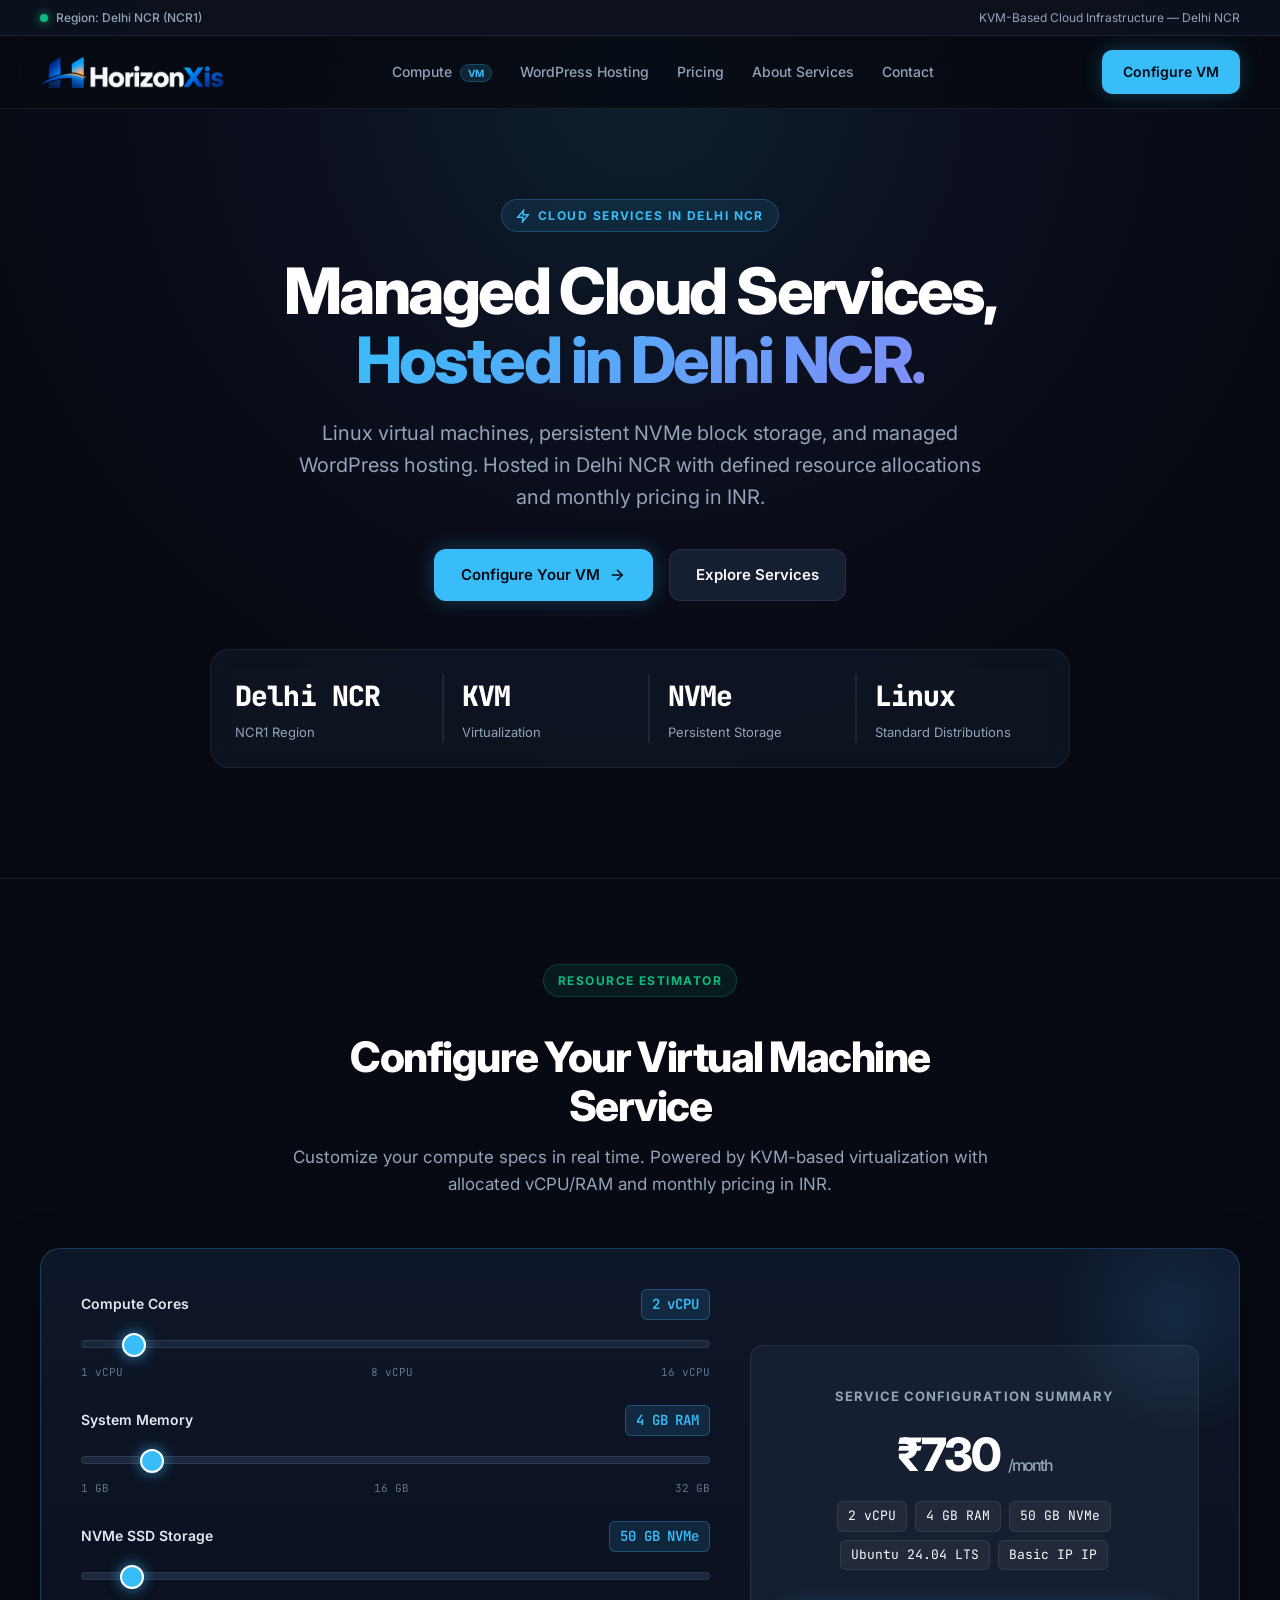
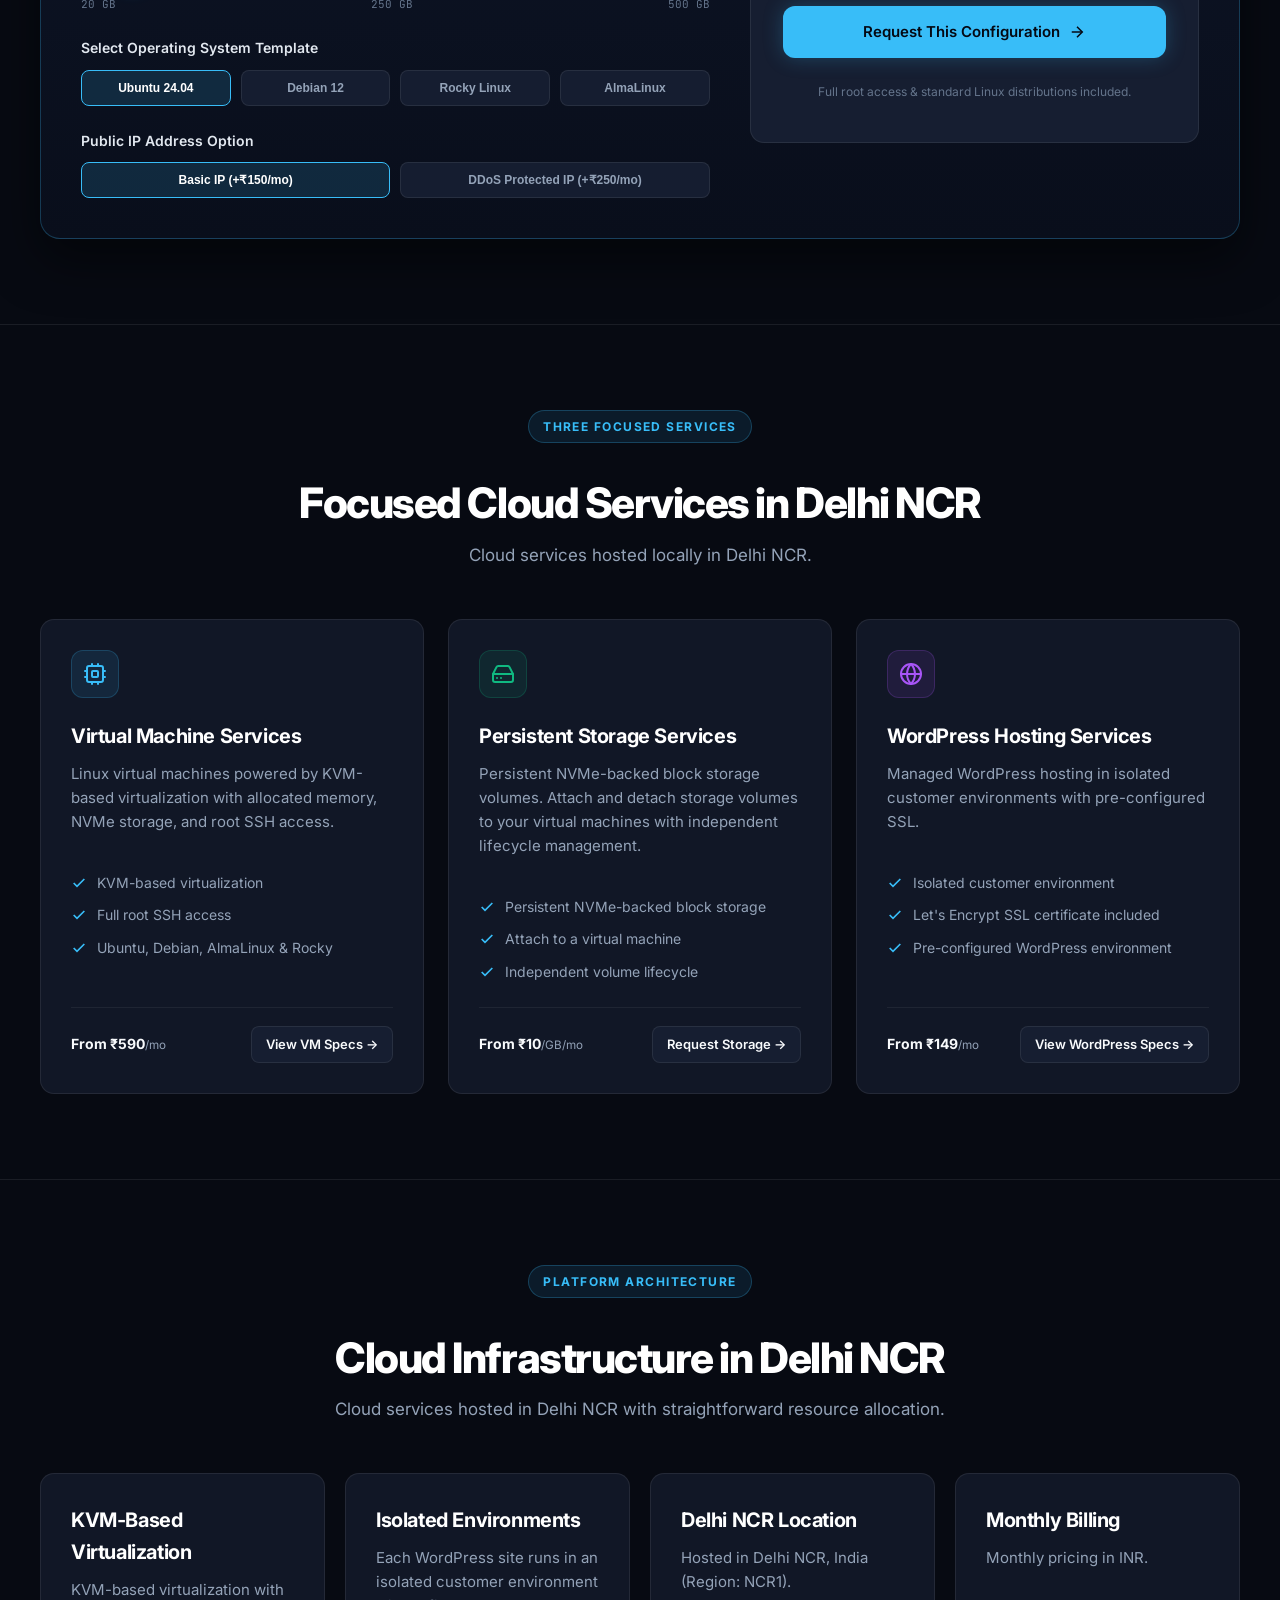
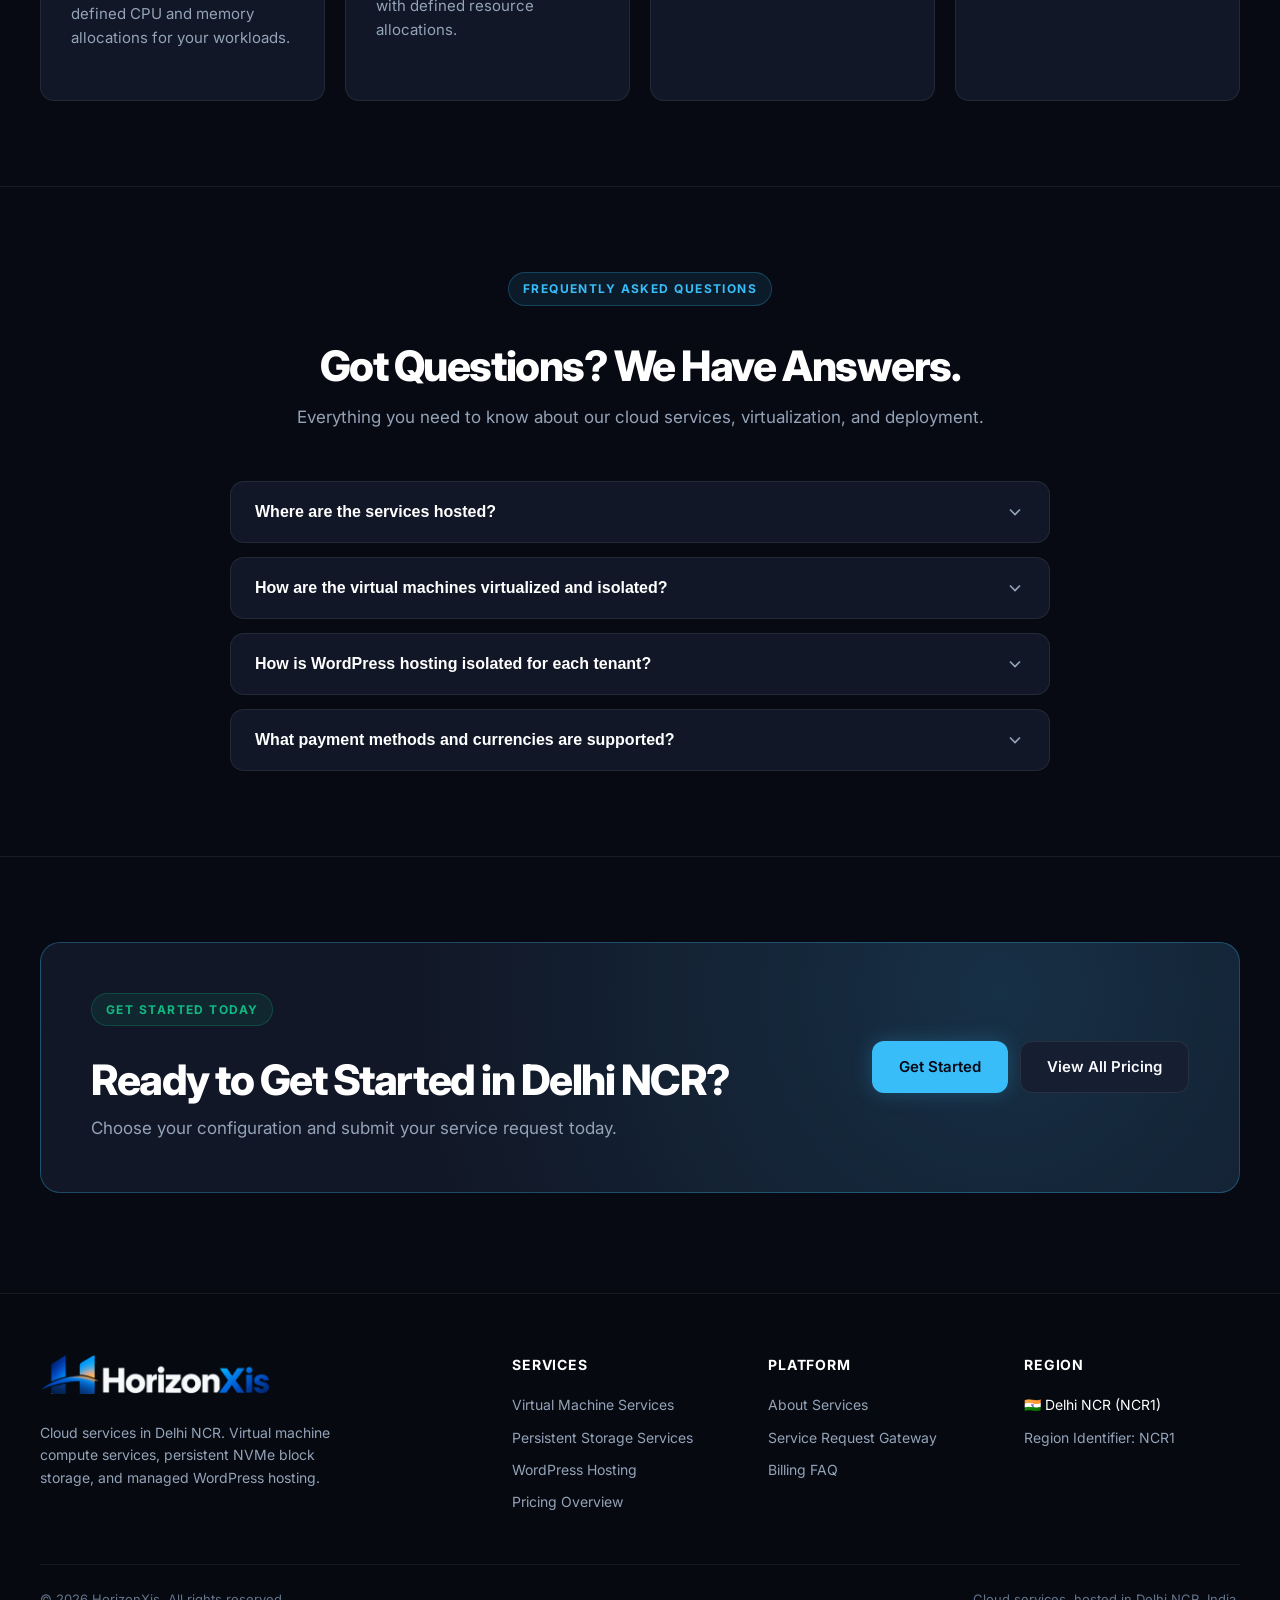
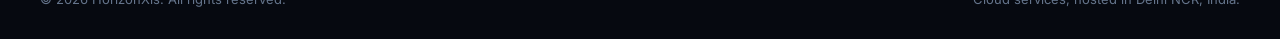
==== commit e4877654: "Deploy website from web" ====
--- a/index.html
+++ b/index.html
@@ -29,7 +29,6 @@
 
       <nav class="nav-links">
         <a href="compute.html" class="nav-link">Compute <span class="nav-badge">VM</span></a>
-        <a href="storage.html" class="nav-link">Storage</a>
         <a href="hosting.html" class="nav-link">WordPress Hosting</a>
         <a href="pricing.html" class="nav-link">Pricing</a>
         <a href="about.html" class="nav-link">About Services</a>
@@ -64,7 +63,7 @@
     </div>
     <div class="mobile-drawer-links">
       <a href="compute.html">Virtual Machine Services</a>
-      <a href="storage.html">Persistent Storage Services</a>
+      <a href="hosting.html">Managed WordPress Hosting</a>
       <a href="hosting.html">Managed WordPress Hosting</a>
       <a href="pricing.html">Pricing Overview</a>
       <a href="about.html">About Services</a>
@@ -145,7 +144,6 @@
                 </div>
                 <div class="mobile-price-amount">
                   <span id="cfg-price-mo-mobile">₹1,140</span><small>/mo</small>
-                  <span class="mobile-price-hourly" id="cfg-price-hr-mobile">(₹1.58/hr)</span>
                 </div>
               </div>
 
@@ -192,7 +190,7 @@
               </div>
 
               <!-- OS Distribution Selection -->
-              <div class="slider-group" style="margin-bottom:0;">
+              <div class="slider-group">
                 <div class="slider-header">
                   <span>Select Operating System Template</span>
                 </div>
@@ -203,22 +201,33 @@
                   <button type="button" class="os-btn" data-os="AlmaLinux 9">AlmaLinux</button>
                 </div>
               </div>
+
+              <!-- Public IP Type Selection -->
+              <div class="slider-group" style="margin-bottom:0;">
+                <div class="slider-header">
+                  <span>Public IP Address Option</span>
+                </div>
+                <div class="ip-selector-grid">
+                  <button type="button" class="ip-btn active" data-ip-type="Basic" data-ip-cost="150">Basic IP (+₹150/mo)</button>
+                  <button type="button" class="ip-btn" data-ip-type="DDoS Protected" data-ip-cost="250">DDoS Protected IP (+₹250/mo)</button>
+                </div>
+              </div>
             </div>
 
             <!-- Price & Summary Card -->
             <div class="config-summary-card">
               <div class="config-summary-title">Service Configuration Summary</div>
               <div class="config-summary-price">
-                <span id="cfg-price-mo">₹1,140</span>
+                <span id="cfg-price-mo">₹730</span>
                 <small>/month</small>
               </div>
-              <div class="price-hourly" id="cfg-price-hr">₹1.58/hr</div>
 
               <div class="config-spec-pills">
                 <span class="config-pill" id="pill-cpu">2 vCPU</span>
                 <span class="config-pill" id="pill-ram">4 GB RAM</span>
                 <span class="config-pill" id="pill-disk">50 GB NVMe</span>
                 <span class="config-pill" id="pill-os">Ubuntu 24.04 LTS</span>
+                <span class="config-pill" id="pill-ip">Basic IP</span>
               </div>
 
               <a id="cfg-deploy-btn" class="btn btn-primary btn-lg" style="margin-top:12px;" href="contact.html">
@@ -228,7 +237,7 @@
                   <path d="m12 5 7 7-7 7"></path>
                 </svg>
               </a>
-              <span style="font-size:12px;color:var(--text-dim);">Public IP connectivity, full root access & standard Linux distributions included.</span>
+              <span style="font-size:12px;color:var(--text-dim);">Full root access & standard Linux distributions included.</span>
             </div>
           </div>
         </div>
@@ -270,7 +279,7 @@
               </li>
               <li>
                 <svg width="16" height="16" viewBox="0 0 24 24" fill="none" stroke="currentColor" stroke-width="2.5"><polyline points="20 6 9 17 4 12"></polyline></svg>
-                Public IP connectivity included
+                Full root SSH access
               </li>
               <li>
                 <svg width="16" height="16" viewBox="0 0 24 24" fill="none" stroke="currentColor" stroke-width="2.5"><polyline points="20 6 9 17 4 12"></polyline></svg>
@@ -278,7 +287,7 @@
               </li>
             </ul>
             <div class="card-footer">
-              <span style="font-size:14px;color:var(--text);font-weight:700;">From ₹399<small style="color:var(--text-muted);font-weight:400;">/mo</small></span>
+              <span style="font-size:14px;color:var(--text);font-weight:700;">From ₹590<small style="color:var(--text-muted);font-weight:400;">/mo</small></span>
               <a class="btn btn-secondary btn-sm" href="compute.html">View VM Specs →</a>
             </div>
           </div>
@@ -310,8 +319,8 @@
               </li>
             </ul>
             <div class="card-footer">
-              <span style="font-size:14px;color:var(--text);font-weight:700;">From ₹2<small style="color:var(--text-muted);font-weight:400;">/GB/mo</small></span>
-              <a class="btn btn-secondary btn-sm" href="storage.html">View Storage Specs →</a>
+              <span style="font-size:14px;color:var(--text);font-weight:700;">From ₹10<small style="color:var(--text-muted);font-weight:400;">/GB/mo</small></span>
+              <a class="btn btn-secondary btn-sm" href="contact.html?service=Persistent+Storage+Service">Request Storage →</a>
             </div>
           </div>
 
@@ -473,7 +482,7 @@
           <h4>Services</h4>
           <ul class="footer-links">
             <li><a href="compute.html">Virtual Machine Services</a></li>
-            <li><a href="storage.html">Persistent Storage Services</a></li>
+            <li><a href="contact.html?service=Persistent+Storage+Service">Persistent Storage Services</a></li>
             <li><a href="hosting.html">WordPress Hosting</a></li>
             <li><a href="pricing.html">Pricing Overview</a></li>
           </ul>
--- a/assets/css/style.css
+++ b/assets/css/style.css
@@ -781,15 +781,46 @@
   color: #fff;
 }
 
+.ip-selector-grid {
+  display: grid;
+  grid-template-columns: repeat(2, minmax(0, 1fr));
+  gap: 10px;
+  margin-top: 10px;
+  min-width: 0;
+  width: 100%;
+  box-sizing: border-box;
+}
+.ip-btn {
+  background: #151d30;
+  border: 1px solid var(--panel-border);
+  color: var(--text-muted);
+  border-radius: var(--radius-sm);
+  padding: 10px 12px;
+  font-size: 12px;
+  font-weight: 600;
+  cursor: pointer;
+  transition: var(--transition);
+  text-align: center;
+  min-width: 0;
+  box-sizing: border-box;
+  white-space: nowrap;
+}
+.ip-btn:hover,
+.ip-btn.active {
+  background: rgba(56, 189, 248, 0.15);
+  border-color: var(--accent);
+  color: #fff;
+}
+
 .config-summary-card {
   background: var(--panel-elevated);
   border: 1px solid var(--panel-border);
   border-radius: var(--radius);
-  padding: 32px;
+  padding: 40px 32px;
   text-align: center;
   display: flex;
   flex-direction: column;
-  gap: 18px;
+  gap: 24px;
   min-width: 0;
   max-width: 100%;
   box-sizing: border-box;
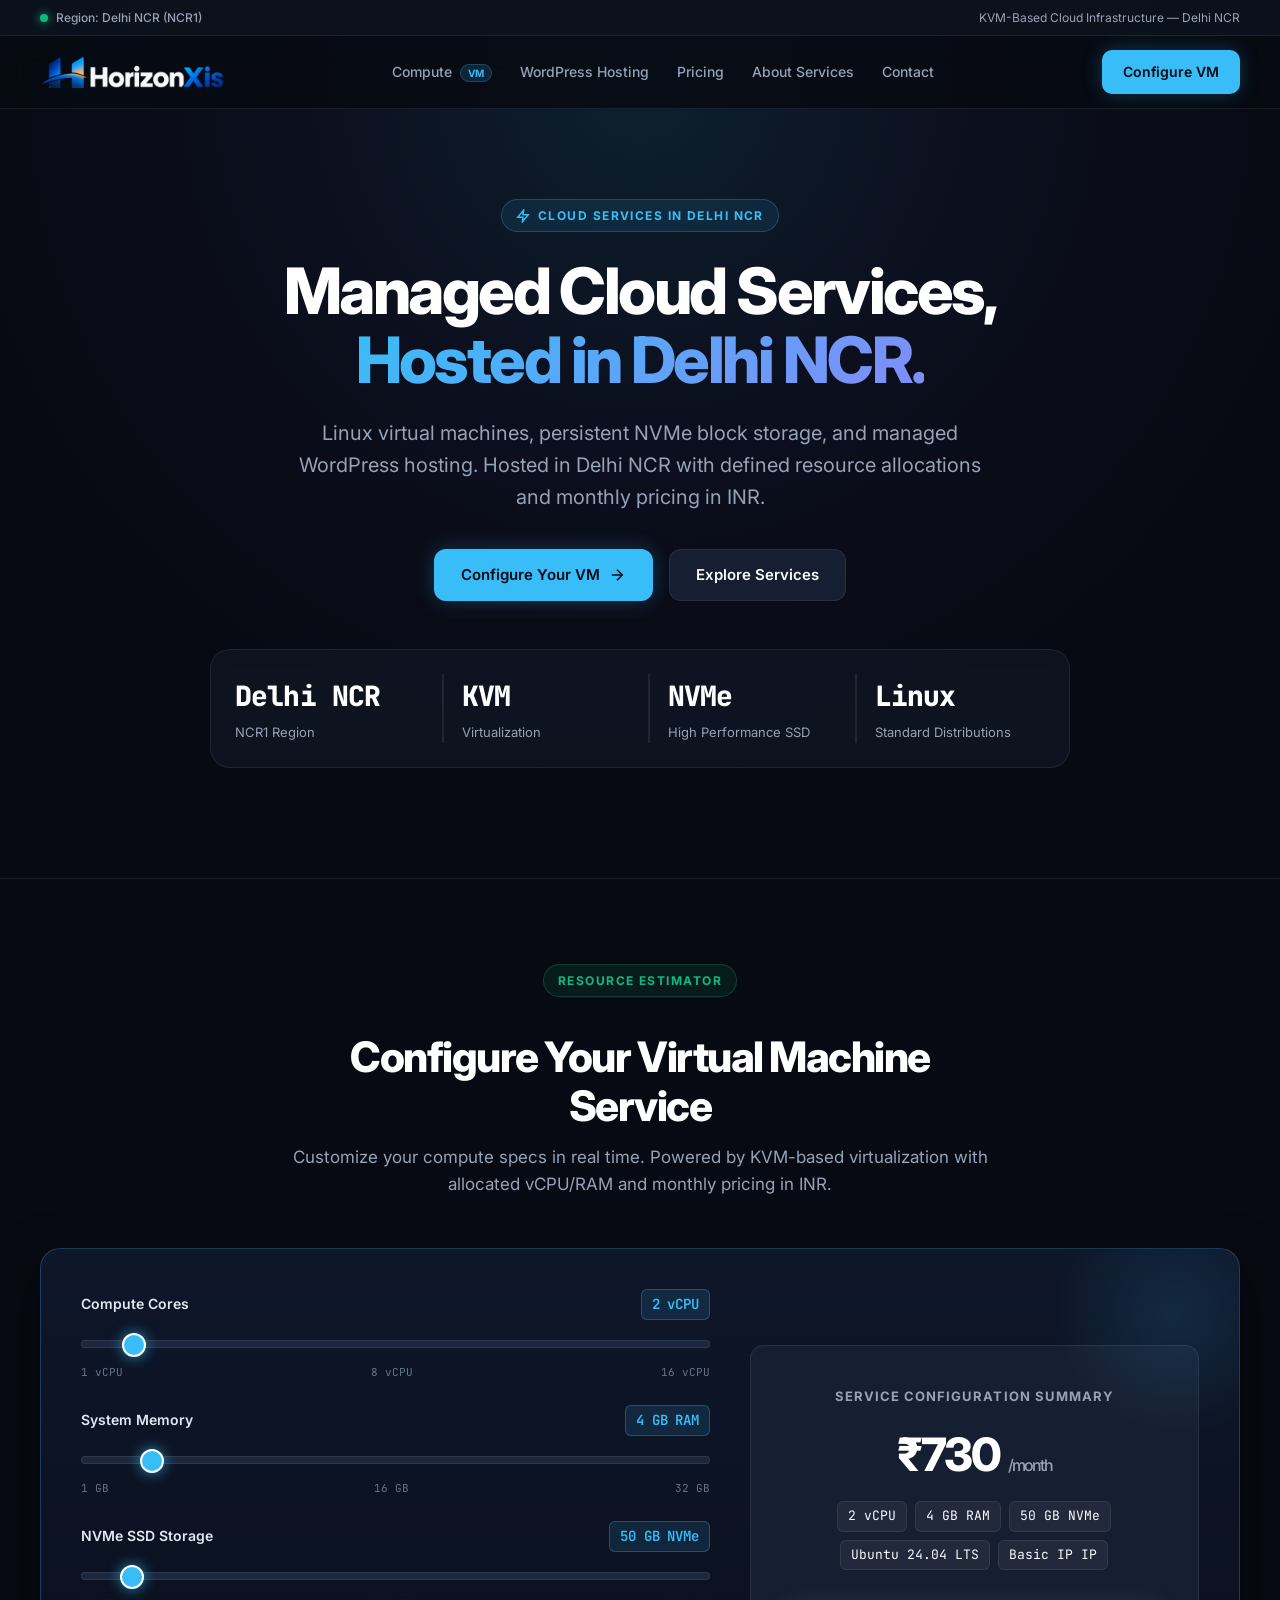
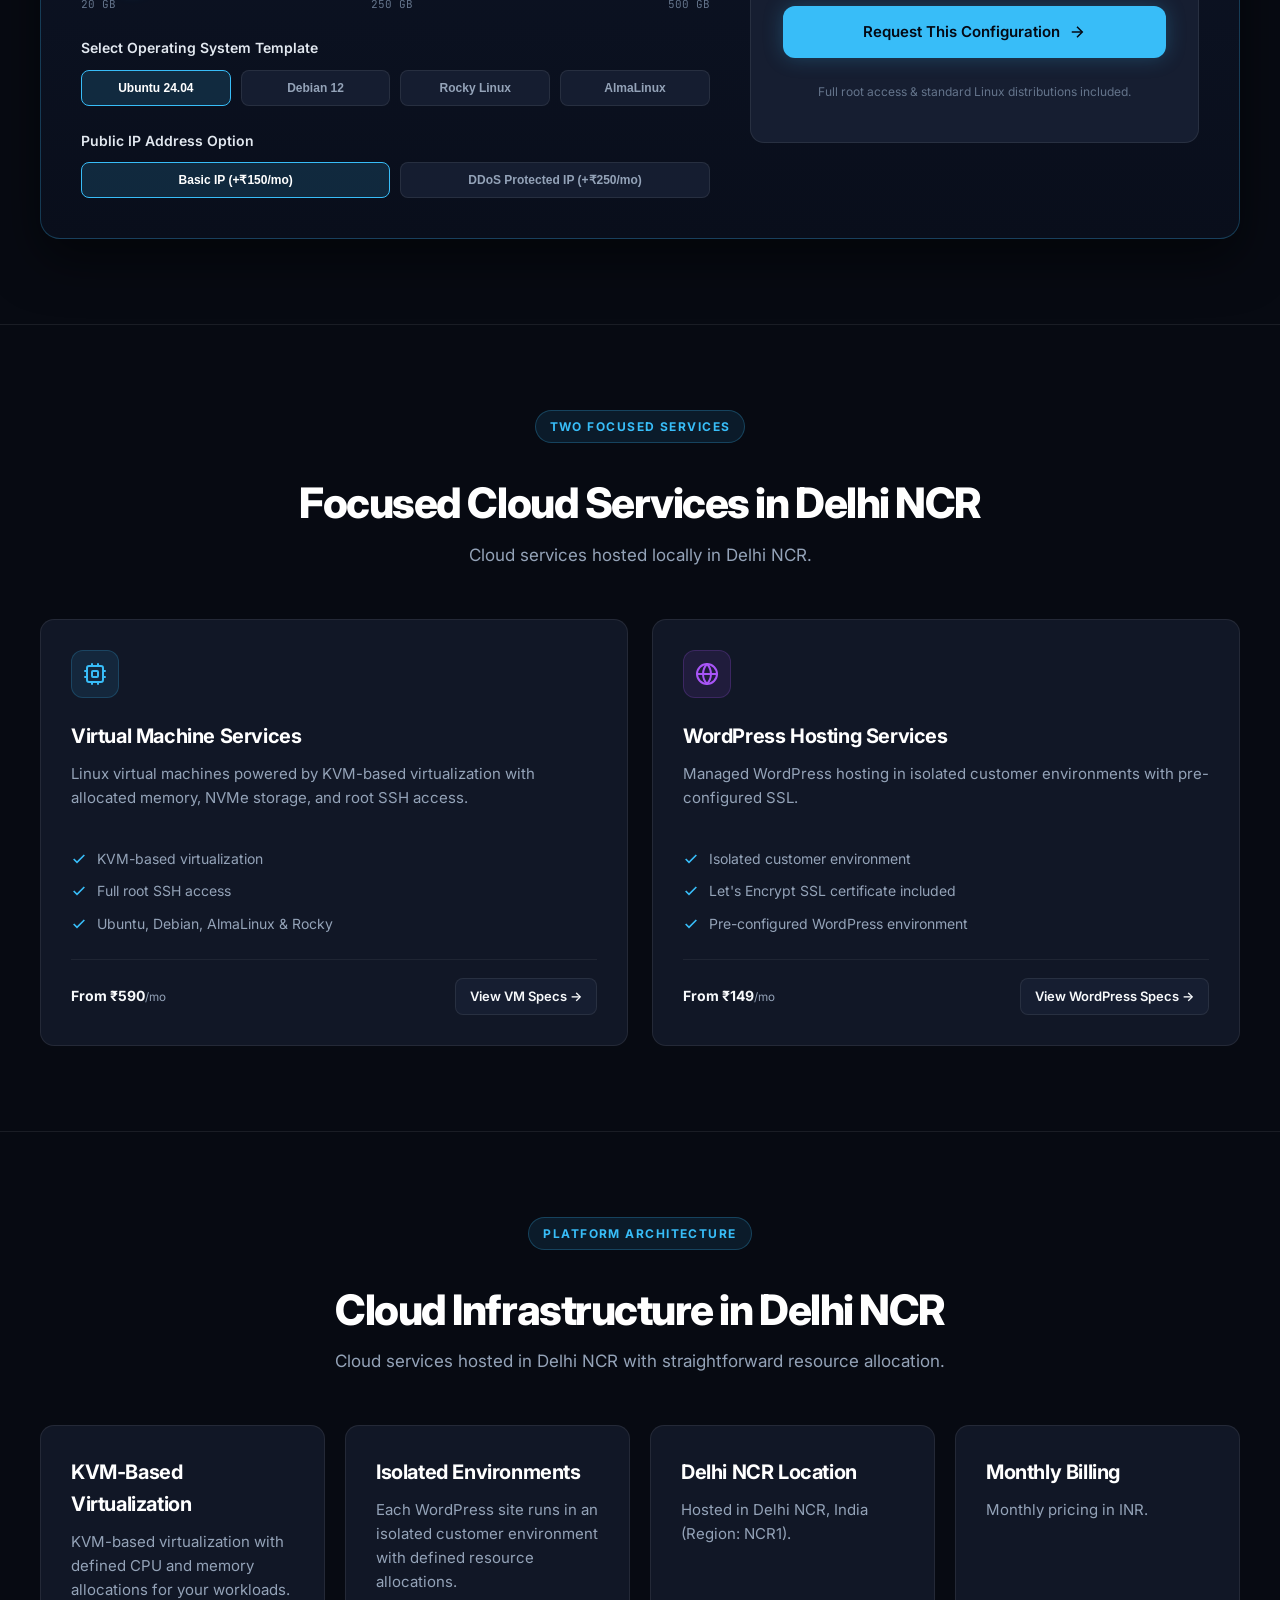
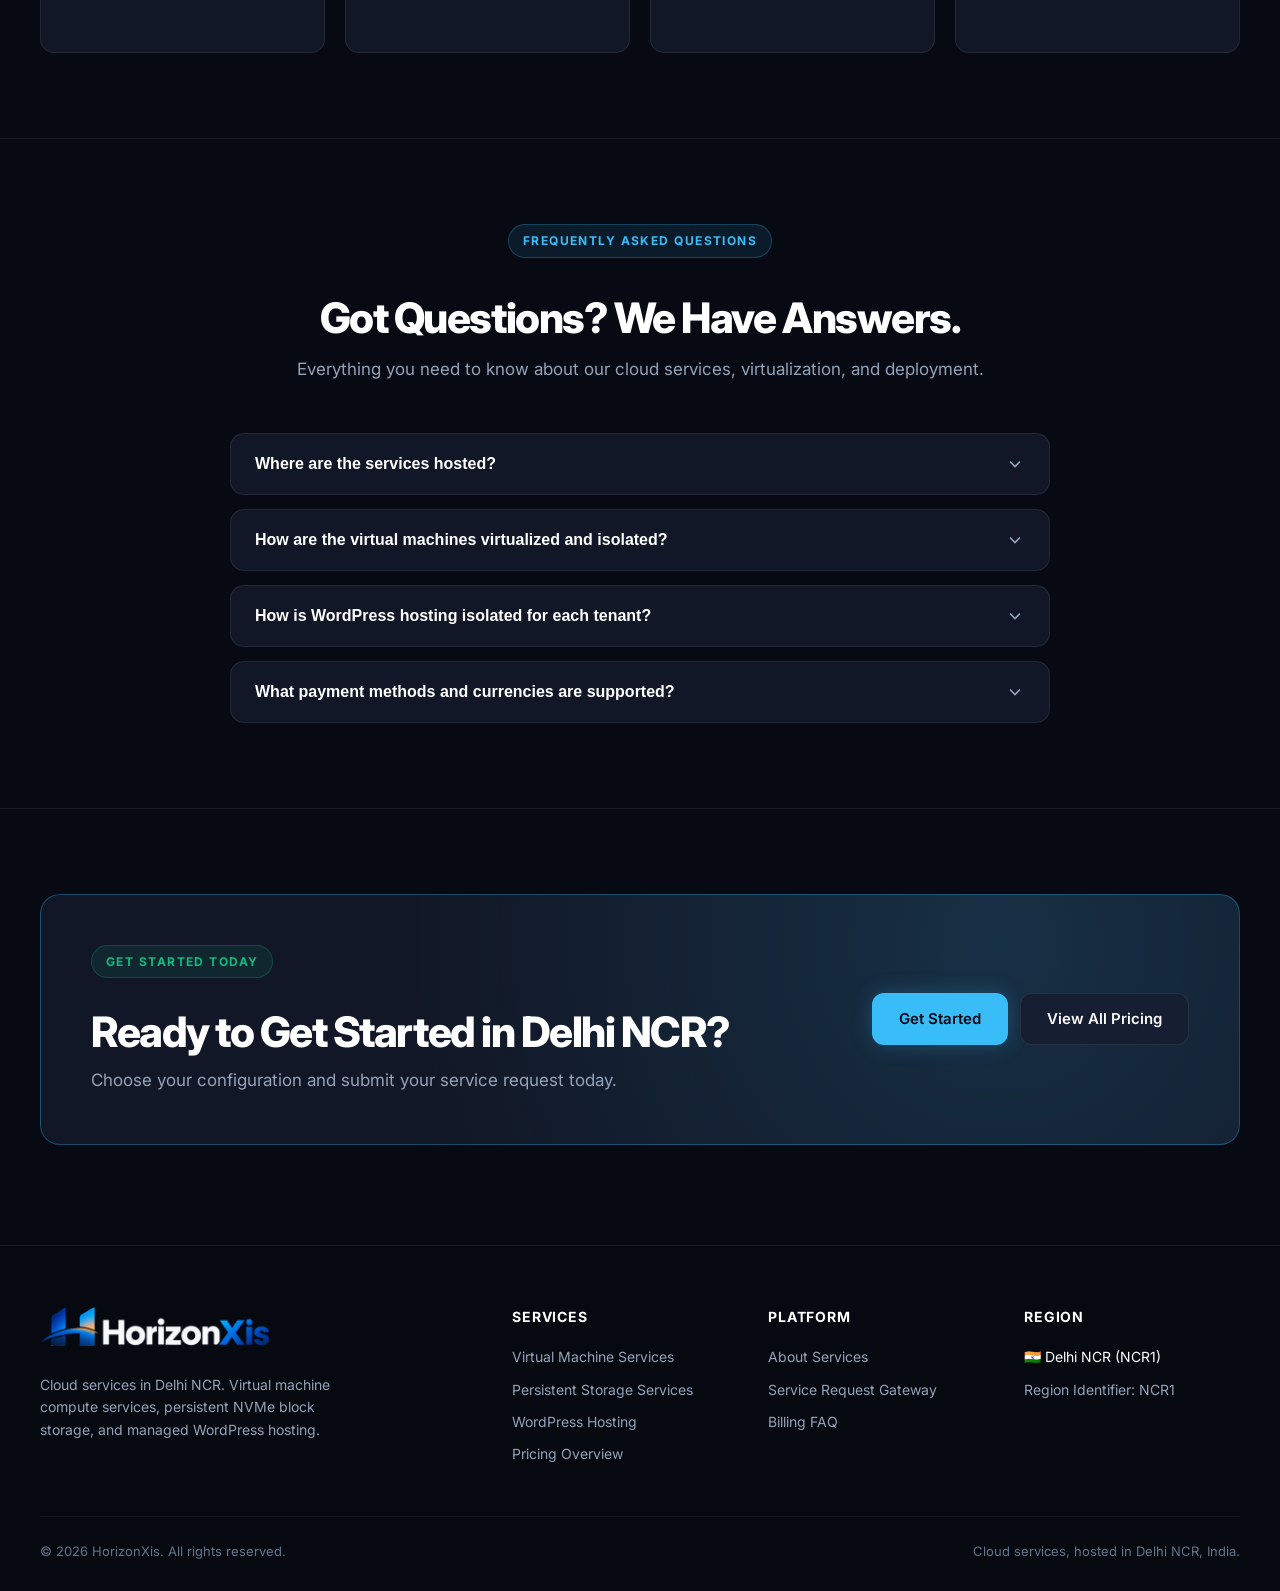
==== commit 5f271b81: "Deploy website from web" ====
--- a/index.html
+++ b/index.html
@@ -3,8 +3,8 @@
 <head>
   <meta charset="utf-8">
   <meta name="viewport" content="width=device-width, initial-scale=1">
-  <title>Cloud Services | Linux VMs, Persistent Storage & WordPress in Delhi NCR</title>
-  <meta name="description" content="Cloud services in Delhi NCR. Linux virtual machines, persistent NVMe block storage, and managed WordPress hosting.">
+  <title>Cloud Services | Linux VMs & WordPress Hosting in Delhi NCR</title>
+  <meta name="description" content="Cloud services in Delhi NCR. Linux virtual machines and managed WordPress hosting.">
   <link rel="stylesheet" href="assets/css/style.css">
 </head>
 <body>
@@ -111,7 +111,7 @@
           </div>
           <div class="metric-item">
             <div class="metric-val">NVMe</div>
-            <div class="metric-label">Persistent Storage</div>
+            <div class="metric-label">High Performance SSD</div>
           </div>
           <div class="metric-item">
             <div class="metric-val">Linux</div>
@@ -248,12 +248,12 @@
     <section class="section" id="services">
       <div class="container">
         <div class="section-head">
-          <div class="eyebrow">Three Focused Services</div>
+          <div class="eyebrow">Two Focused Services</div>
           <h2>Focused Cloud Services in Delhi NCR</h2>
           <p class="section-sub">Cloud services hosted locally in Delhi NCR.</p>
         </div>
 
-        <div class="grid-3">
+        <div class="grid-2">
           <!-- Compute Card -->
           <div class="card">
             <div class="card-icon">
@@ -292,38 +292,6 @@
             </div>
           </div>
 
-          <!-- Storage Card -->
-          <div class="card">
-            <div class="card-icon emerald">
-              <svg width="24" height="24" viewBox="0 0 24 24" fill="none" stroke="currentColor" stroke-width="2" stroke-linecap="round" stroke-linejoin="round">
-                <line x1="22" x2="2" y1="12" y2="12"></line>
-                <path d="M5.45 5.11 2 12v6a2 2 0 0 0 2 2h16a2 2 0 0 0 2-2v-6l-3.45-6.89A2 2 0 0 0 16.76 4H7.24a2 2 0 0 0-1.79 1.11z"></path>
-                <line x1="6" x2="6.01" y1="16" y2="16"></line>
-                <line x1="10" x2="10.01" y1="16" y2="16"></line>
-              </svg>
-            </div>
-            <h3>Persistent Storage Services</h3>
-            <p>Persistent NVMe-backed block storage volumes. Attach and detach storage volumes to your virtual machines with independent lifecycle management.</p>
-            <ul class="feature-list">
-              <li>
-                <svg width="16" height="16" viewBox="0 0 24 24" fill="none" stroke="currentColor" stroke-width="2.5"><polyline points="20 6 9 17 4 12"></polyline></svg>
-                Persistent NVMe-backed block storage
-              </li>
-              <li>
-                <svg width="16" height="16" viewBox="0 0 24 24" fill="none" stroke="currentColor" stroke-width="2.5"><polyline points="20 6 9 17 4 12"></polyline></svg>
-                Attach to a virtual machine
-              </li>
-              <li>
-                <svg width="16" height="16" viewBox="0 0 24 24" fill="none" stroke="currentColor" stroke-width="2.5"><polyline points="20 6 9 17 4 12"></polyline></svg>
-                Independent volume lifecycle
-              </li>
-            </ul>
-            <div class="card-footer">
-              <span style="font-size:14px;color:var(--text);font-weight:700;">From ₹10<small style="color:var(--text-muted);font-weight:400;">/GB/mo</small></span>
-              <a class="btn btn-secondary btn-sm" href="contact.html?service=Persistent+Storage+Service">Request Storage →</a>
-            </div>
-          </div>
-
           <!-- Hosting Card -->
           <div class="card">
             <div class="card-icon violet">
